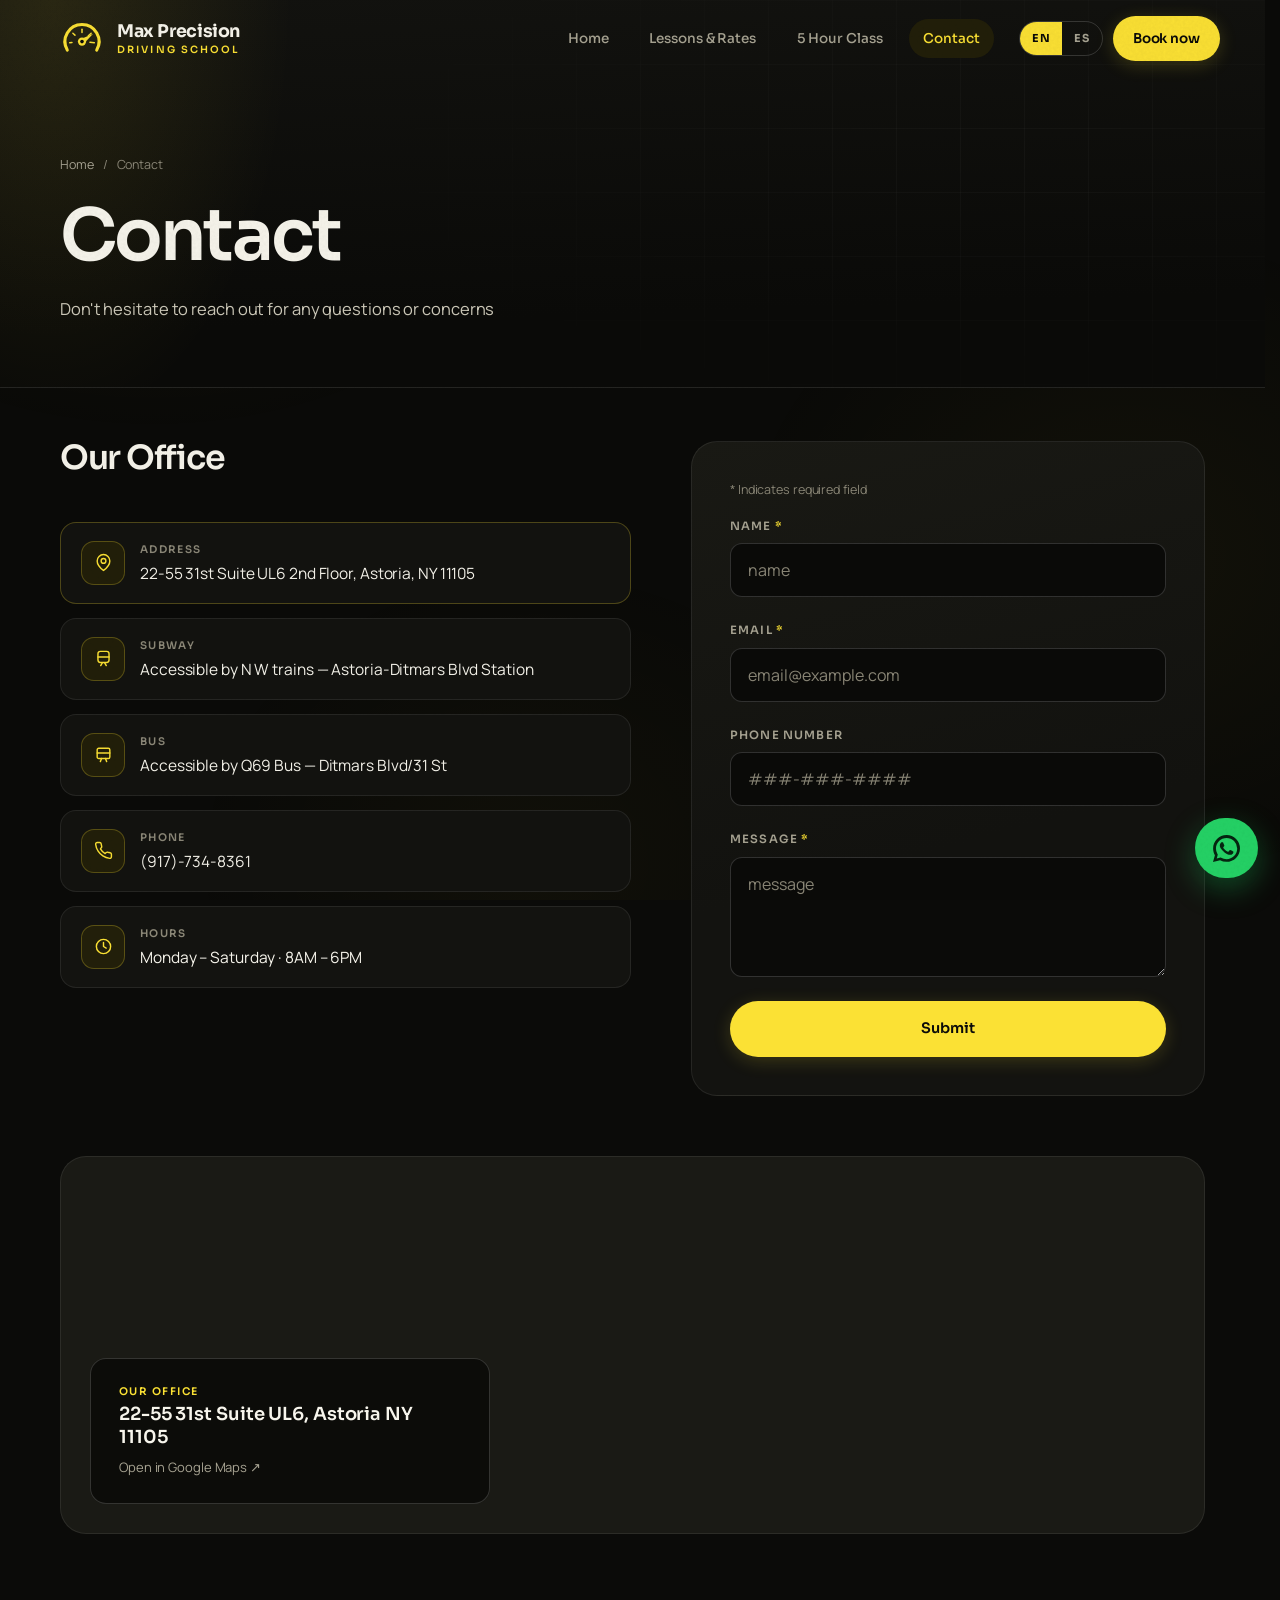
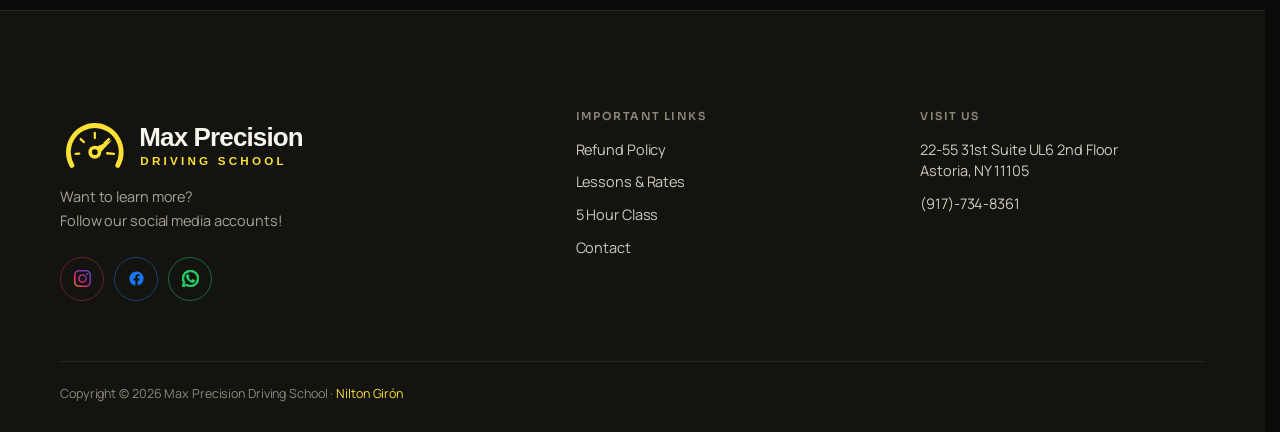
==== contact.html @ 29d8b86b "Rediseño completo del sitio Sitio estático de 5 páginas (HTML + CSS + JS, sin framework) que reempla" ====
<!doctype html>
<html lang="en">
<head>
<meta charset="utf-8">
<meta name="viewport" content="width=device-width, initial-scale=1">
<title>Contact Us | Max Precision Driving School</title>
<meta name="description" content="Don't hesitate to reach out for any questions or concerns. 22-55 31st Suite UL6, Astoria NY 11105. Accessible by N W trains and the Q69 bus.">
<link rel="canonical" href="https://www.maxprecisiondriving.com/contact.html">
<meta name="robots" content="index,follow,max-image-preview:large">
<meta name="theme-color" content="#0B0B09">
<meta name="keywords" content="driving, school, astoria, ny, auto, drive">
<meta property="og:type" content="website">
<meta property="og:site_name" content="Max Precision Driving School">
<meta property="og:title" content="Contact Us | Max Precision Driving School">
<meta property="og:description" content="Don't hesitate to reach out for any questions or concerns. 22-55 31st Suite UL6, Astoria NY 11105. Accessible by N W trains and the Q69 bus.">
<meta property="og:url" content="https://www.maxprecisiondriving.com/contact.html">
<meta property="og:image" content="https://www.maxprecisiondriving.com/assets/og-base.jpg">
<meta property="og:image:width" content="1200"><meta property="og:image:height" content="630">
<meta property="og:locale" content="en_US"><meta property="og:locale:alternate" content="es_US">
<meta name="twitter:card" content="summary_large_image">
<link rel="icon" href="assets/marca.svg" type="image/svg+xml">
<link rel="apple-touch-icon" href="assets/marca.svg">
<link rel="preconnect" href="https://fonts.googleapis.com">
<link rel="preconnect" href="https://fonts.gstatic.com" crossorigin>
<link rel="stylesheet" href="https://fonts.googleapis.com/css2?family=Sora:wght@400;500;600;700&family=Manrope:wght@400;500;600;700&display=swap">

<link rel="stylesheet" href="assets/site.css">
<script type="application/ld+json">{
  "@context":"https://schema.org","@type":["LocalBusiness","DrivingSchool"],
  "@id":"https://www.maxprecisiondriving.com/#business","name":"Max Precision Driving School Inc.","url":"https://www.maxprecisiondriving.com/",
  "telephone":"+1-917-734-8361","image":"https://www.maxprecisiondriving.com/assets/og-base.jpg","priceRange":"$30-$1080",
  "address":{"@type":"PostalAddress","streetAddress":"22-55 31st St, Suite UL6, 2nd Floor","addressLocality":"Astoria","addressRegion":"NY","postalCode":"11105","addressCountry":"US"},
  "geo":{"@type":"GeoCoordinates","latitude":40.774902,"longitude":-73.9120009},
  "areaServed":[{"@type":"City","name":"Queens"},{"@type":"City","name":"New York City"}],
  "availableLanguage":["English","Spanish"],
  "openingHoursSpecification":[{"@type":"OpeningHoursSpecification","dayOfWeek":["Monday","Tuesday","Wednesday","Thursday","Friday","Saturday"],"opens":"08:00","closes":"18:00"}],
  "sameAs":["https://www.instagram.com/maxprecisiondrivingschool/","https://www.facebook.com/profile.php?id=61585295096633"]
}</script>
<script type="application/ld+json">{"@context":"https://schema.org","@type":"FAQPage","mainEntity":[
 {"@type":"Question","name":"Where is Max Precision Driving School located?","acceptedAnswer":{"@type":"Answer","text":"22-55 31st Suite UL6 2nd Floor, Astoria NY 11105. Accessible by N W trains at Astoria-Ditmars Blvd Station and the Q69 bus at Ditmars Blvd/31 St."}},
 {"@type":"Question","name":"Do you teach driving lessons in Spanish?","acceptedAnswer":{"@type":"Answer","text":"Yes. Our instructors are fluent in English and Spanish."}}]}</script>
</head>
<body>
<a class="skip" href="#main" data-en="Skip to content" data-es="Ir al contenido">Skip to content</a>
<header class="hdr" id="hdr"><div class="wrap">
  <a class="brand" href="index.html" aria-label="Max Precision Driving School">
    <img class="brand-mk" src="assets/marca.svg" alt="" width="44" height="44">
    <span class="brand-tx"><b>Max Precision</b><span>Driving School</span></span>
  </a>
  <nav class="nav" id="nav" aria-label="Main"><a href="index.html" data-en="Home" data-es="Inicio">Home</a><a href="rates.html" data-en="Lessons &amp; Rates" data-es="Clases y tarifas">Lessons &amp; Rates</a><a href="five-hour-class.html" data-en="5 Hour Class" data-es="Clase de 5 horas">5 Hour Class</a><a href="contact.html" aria-current="page" data-en="Contact" data-es="Contacto">Contact</a></nav>
  <div class="hdr-r">
    <div class="lang" role="group" aria-label="Language / Idioma">
      <button type="button" data-lang="en" aria-pressed="true">EN</button>
      <button type="button" data-lang="es" aria-pressed="false">ES</button>
    </div>
    <a class="btn btn-sm" href="https://wa.me/19177348361?text=Hi%2C%20I%20saw%20your%20website%20and%20I%27d%20like%20to%20book%20driving%20lessons." target="_blank" rel="noopener" data-en="Book now" data-es="Reservar">Book now</a>
    <button class="burger" id="burger" aria-label="Menu" aria-expanded="false" aria-controls="nav"><span></span></button>
  </div>
</div></header>
<main id="main">

<section class="phead"><div class="wrap">
  <div class="crumb"><a href="index.html" data-en="Home" data-es="Inicio">Home</a><span>/</span><span data-en="Contact" data-es="Contacto">Contact</span></div>
  <h1 data-en="Contact" data-es="Contacto">Contact</h1>
  <p class="lede" data-en="Don't hesitate to reach out for any questions or concerns"
     data-es="No dudes en escribirnos ante cualquier pregunta o inquietud">Don't hesitate to reach out for any questions or concerns</p>
</div></section>

<section class="sec-tight"><div class="wrap">
  <div class="duo">
    <div>
      <div class="sec-head"><h2 style="font-size:clamp(24px,2.6vw,34px)" data-en="Our Office" data-es="Nuestra oficina">Our Office</h2></div>
      <div class="ct-list">
        <div class="ct-row rv"><span class="ct-ic"><svg viewBox="0 0 24 24" aria-hidden="true"><path d="M20 10c0 6-8 12-8 12s-8-6-8-12a8 8 0 0 1 16 0Z"/><circle cx="12" cy="10" r="3"/></svg></span>
          <span><span class="k"><span data-en="Address" data-es="Dirección">Address</span></span><span class="v"><a href="https://www.google.com/maps/place/Max+Precision+Driving+School/@40.774902,-73.9120009,17z" target="_blank" rel="noopener">22-55 31st Suite UL6 2nd Floor, Astoria, NY 11105</a></span></span></div>
        <div class="ct-row rv"><span class="ct-ic"><svg viewBox="0 0 24 24" aria-hidden="true"><rect x="5" y="3" width="14" height="14" rx="3"/><path d="M5 10h14M8.5 21l2-3.5M15.5 21l-2-3.5"/></svg></span>
          <span><span class="k"><span data-en="Subway" data-es="Metro">Subway</span></span><span class="v"><span data-en="Accessible by N W trains — Astoria-Ditmars Blvd Station" data-es="Accesible por los trenes N y W — estación Astoria-Ditmars Blvd">Accessible by N W trains — Astoria-Ditmars Blvd Station</span></span></span></div>
        <div class="ct-row rv"><span class="ct-ic"><svg viewBox="0 0 24 24" aria-hidden="true"><rect x="4" y="4" width="16" height="13" rx="2"/><path d="M4 10h16M8 21l1.5-4M16 21l-1.5-4"/></svg></span>
          <span><span class="k"><span data-en="Bus" data-es="Bus">Bus</span></span><span class="v"><span data-en="Accessible by Q69 Bus — Ditmars Blvd/31 St" data-es="Accesible por el bus Q69 — Ditmars Blvd/31 St">Accessible by Q69 Bus — Ditmars Blvd/31 St</span></span></span></div>
        <div class="ct-row rv"><span class="ct-ic"><svg viewBox="0 0 24 24" aria-hidden="true"><path d="M22 16.9v3a2 2 0 0 1-2.2 2 19.8 19.8 0 0 1-8.6-3.1 19.5 19.5 0 0 1-6-6A19.8 19.8 0 0 1 2.1 4.2 2 2 0 0 1 4.1 2h3a2 2 0 0 1 2 1.7c.1 1 .3 1.9.6 2.8a2 2 0 0 1-.5 2.1L8.1 9.9a16 16 0 0 0 6 6l1.3-1.3a2 2 0 0 1 2.1-.4c.9.3 1.8.5 2.8.6a2 2 0 0 1 1.7 2Z"/></svg></span>
          <span><span class="k"><span data-en="Phone" data-es="Teléfono">Phone</span></span><span class="v"><a href="tel:+19177348361">(917)-734-8361</a></span></span></div>
        <div class="ct-row rv"><span class="ct-ic"><svg viewBox="0 0 24 24" aria-hidden="true"><circle cx="12" cy="12" r="9"/><path d="M12 6.8V12l3.4 2"/></svg></span>
          <span><span class="k"><span data-en="Hours" data-es="Horario">Hours</span></span><span class="v"><span data-en="Monday – Saturday · 8AM – 6PM" data-es="Lunes – Sábado · 8AM – 6PM">Monday – Saturday · 8AM – 6PM</span></span></span></div>
      </div>
    </div>

    <form class="form rv" id="lead" novalidate>
      <p class="form-req" data-en="* Indicates required field" data-es="* Indica un campo obligatorio">* Indicates required field</p>
      <div class="fld"><label for="f-name"><span data-en="Name" data-es="Nombre">Name</span> <span class="req">*</span></label>
        <input id="f-name" name="name" type="text" autocomplete="name" placeholder="name" required>
        <span class="err" data-err="f-name" aria-live="polite"></span></div>
      <div class="fld"><label for="f-email"><span data-en="Email" data-es="Correo">Email</span> <span class="req">*</span></label>
        <input id="f-email" name="email" type="email" autocomplete="email" placeholder="email@example.com" required>
        <span class="err" data-err="f-email" aria-live="polite"></span></div>
      <div class="fld"><label for="f-phone"><span data-en="Phone Number" data-es="Número de teléfono">Phone Number</span></label>
        <input id="f-phone" name="phone" type="tel" inputmode="tel" autocomplete="tel" placeholder="###-###-####">
        <span class="err" data-err="f-phone" aria-live="polite"></span></div>
      <div class="fld"><label for="f-msg"><span data-en="Message" data-es="Mensaje">Message</span> <span class="req">*</span></label>
        <textarea id="f-msg" name="message" rows="4" placeholder="message" required></textarea>
        <span class="err" data-err="f-msg" aria-live="polite"></span></div>
      <button class="btn" type="submit" id="f-send" data-en="Submit" data-es="Enviar">Submit</button>
      <p class="form-msg" id="f-out" role="status" aria-live="polite"></p>
    </form>
  </div>

  <div class="map-wide rv">
    <div class="map">
      <iframe title="Max Precision Driving School on the map" loading="lazy" referrerpolicy="no-referrer-when-downgrade"
        src="https://www.google.com/maps/embed?pb=!1m18!1m12!1m3!1d3021.412974852342!2d-73.91691351375026!3d40.77493425998999!2m3!1f0!2f0!3f0!3m2!1i1024!2i768!4f13.1!3m3!1m2!1s0x89c25f67fc0bb721%3A0x3f8e2a638c8eccb!2s22-55%2031st%20St%2C%20Astoria%2C%20NY%2011105!5e0!3m2!1sen!2sus!4v1721047617804!5m2!1sen!2sus"></iframe>
    </div>
    <a class="map-cta" href="https://www.google.com/maps/place/Max+Precision+Driving+School/@40.774902,-73.9120009,17z" target="_blank" rel="noopener">
      <span class="map-k" data-en="Our office" data-es="Nuestra oficina">Our office</span>
      <span class="map-v">22-55 31st Suite UL6, Astoria NY 11105</span>
      <span class="map-go" data-en="Open in Google Maps" data-es="Abrir en Google Maps">Open in Google Maps</span>
    </a>
  </div>
</div></section>
</main>
<footer class="ft"><div class="wrap">
  <div class="ft-top">
    <div class="ft-brand-col">
      <img class="ft-logo" src="assets/logo-lockup.svg" alt="Max Precision Driving School" width="900" height="220" loading="lazy">
      <p data-en="Want to learn more?&lt;br&gt;Follow our social media accounts!"
         data-es="¿Quieres saber más?&lt;br&gt;¡Síguenos en nuestras redes!">Want to learn more?<br>Follow our social media accounts!</p>
      <div class="ft-soc">
        <a class="soc-ig" href="https://www.instagram.com/maxprecisiondrivingschool/" target="_blank" rel="noopener" aria-label="Instagram"><svg viewBox="0 0 24 24" aria-hidden="true"><path d="M12 2.16c3.2 0 3.58.01 4.85.07 1.17.05 1.8.25 2.23.41.56.22.96.48 1.38.9.42.42.68.82.9 1.38.16.42.36 1.06.41 2.23.06 1.27.07 1.65.07 4.85s-.01 3.58-.07 4.85c-.05 1.17-.25 1.8-.41 2.23-.22.56-.48.96-.9 1.38-.42.42-.82.68-1.38.9-.42.16-1.06.36-2.23.41-1.27.06-1.65.07-4.85.07s-3.58-.01-4.85-.07c-1.17-.05-1.8-.25-2.23-.41-.56-.22-.96-.48-1.38-.9-.42-.42-.68-.82-.9-1.38-.16-.42-.36-1.06-.41-2.23C2.17 15.58 2.16 15.2 2.16 12s.01-3.58.07-4.85c.05-1.17.25-1.8.41-2.23.22-.56.48-.96.9-1.38.42-.42.82-.68 1.38-.9.42-.16 1.06-.36 2.23-.41C8.42 2.17 8.8 2.16 12 2.16M12 0C8.74 0 8.33.01 7.05.07 5.78.13 4.9.33 4.14.63c-.79.3-1.46.72-2.13 1.38C1.35 2.68.93 3.35.63 4.14.33 4.9.13 5.78.07 7.05.01 8.33 0 8.74 0 12s.01 3.67.07 4.95c.06 1.27.26 2.15.56 2.91.3.79.72 1.46 1.38 2.13.67.66 1.34 1.08 2.13 1.38.76.3 1.64.5 2.91.56C8.33 23.99 8.74 24 12 24s3.67-.01 4.95-.07c1.27-.06 2.15-.26 2.91-.56.79-.3 1.46-.72 2.13-1.38.66-.67 1.08-1.34 1.38-2.13.3-.76.5-1.64.56-2.91.06-1.28.07-1.69.07-4.95s-.01-3.67-.07-4.95c-.06-1.27-.26-2.15-.56-2.91-.3-.79-.72-1.46-1.38-2.13C21.32 1.35 20.65.93 19.86.63c-.76-.3-1.64-.5-2.91-.56C15.67.01 15.26 0 12 0zm0 5.84a6.16 6.16 0 100 12.32 6.16 6.16 0 000-12.32zM12 16a4 4 0 110-8 4 4 0 010 8zm7.85-10.4a1.44 1.44 0 11-2.88 0 1.44 1.44 0 012.88 0z"/></svg></a>
        <a class="soc-fb" href="https://www.facebook.com/profile.php?id=61585295096633&amp;sk=about" target="_blank" rel="noopener" aria-label="Facebook"><svg viewBox="0 0 24 24" aria-hidden="true"><path d="M22 12.06C22 6.5 17.52 2 12 2S2 6.5 2 12.06c0 5 3.66 9.15 8.44 9.94v-7.03H7.9v-2.91h2.54V9.85c0-2.52 1.5-3.91 3.77-3.91 1.09 0 2.24.2 2.24.2v2.46h-1.26c-1.24 0-1.63.78-1.63 1.57v1.89h2.78l-.45 2.91h-2.33V22c4.78-.79 8.44-4.94 8.44-9.94Z"/></svg></a>
        <a class="soc-wa" href="https://wa.me/19177348361?text=Hi%2C%20I%20saw%20your%20website%20and%20I%27d%20like%20to%20book%20driving%20lessons." target="_blank" rel="noopener" aria-label="WhatsApp"><svg viewBox="0 0 24 24" aria-hidden="true"><path d="M17.47 14.38c-.3-.15-1.75-.86-2.02-.96-.27-.1-.47-.15-.67.15-.2.3-.77.96-.94 1.16-.17.2-.35.22-.64.07-.3-.15-1.25-.46-2.38-1.47-.88-.78-1.47-1.75-1.65-2.05-.17-.3-.02-.46.13-.6.13-.14.3-.35.45-.52.15-.17.2-.3.3-.5.1-.2.05-.37-.02-.52-.08-.15-.67-1.6-.92-2.2-.24-.58-.49-.5-.67-.51h-.57c-.2 0-.52.07-.79.37-.27.3-1.04 1.01-1.04 2.47s1.06 2.86 1.21 3.06c.15.2 2.1 3.2 5.08 4.49.71.3 1.26.49 1.7.63.71.22 1.36.2 1.87.12.57-.09 1.75-.72 2-1.41.25-.7.25-1.29.17-1.41-.07-.13-.27-.2-.57-.35zM12.04 21.5h-.01a9.4 9.4 0 01-4.8-1.32l-.34-.2-3.57.94.95-3.48-.22-.36a9.42 9.42 0 01-1.44-5.02c0-5.2 4.24-9.44 9.45-9.44 2.52 0 4.9.99 6.68 2.77a9.38 9.38 0 012.76 6.68c0 5.2-4.24 9.45-9.46 9.45zM20.5 3.49A11.8 11.8 0 0012.04 0C5.46 0 .1 5.35.1 11.93c0 2.1.55 4.16 1.6 5.97L0 24l6.23-1.63a11.9 11.9 0 005.8 1.48h.01c6.58 0 11.94-5.35 11.94-11.93a11.86 11.86 0 00-3.48-8.43z"/></svg></a>
      </div>
    </div>
    <div>
      <h4 data-en="Important Links" data-es="Enlaces importantes">Important Links</h4>
      <ul>
        <li><a href="refund-policy.html" data-en="Refund Policy" data-es="Política de reembolso">Refund Policy</a></li>
        <li><a href="rates.html" data-en="Lessons &amp; Rates" data-es="Clases y tarifas">Lessons &amp; Rates</a></li>
        <li><a href="five-hour-class.html" data-en="5 Hour Class" data-es="Clase de 5 horas">5 Hour Class</a></li>
        <li><a href="contact.html" data-en="Contact" data-es="Contacto">Contact</a></li>
      </ul>
    </div>
    <div>
      <h4 data-en="Visit us" data-es="Visítanos">Visit us</h4>
      <ul>
        <li>22-55 31st Suite UL6 2nd Floor<br>Astoria, NY 11105</li>
        <li><a href="tel:+19177348361">(917)-734-8361</a></li>
      </ul>
    </div>
  </div>
  <div class="ft-bot">Copyright © <span data-yr>2026</span> Max Precision Driving School · <span class="ft-by">Nilton Girón</span></div>
</div></footer>

<a class="wa-float" href="https://wa.me/19177348361?text=Hi%2C%20I%20saw%20your%20website%20and%20I%27d%20like%20to%20book%20driving%20lessons." target="_blank" rel="noopener" aria-label="WhatsApp">
  <svg viewBox="0 0 24 24" aria-hidden="true"><path d="M17.47 14.38c-.3-.15-1.75-.86-2.02-.96-.27-.1-.47-.15-.67.15-.2.3-.77.96-.94 1.16-.17.2-.35.22-.64.07-.3-.15-1.25-.46-2.38-1.47-.88-.78-1.47-1.75-1.65-2.05-.17-.3-.02-.46.13-.6.13-.14.3-.35.45-.52.15-.17.2-.3.3-.5.1-.2.05-.37-.02-.52-.08-.15-.67-1.6-.92-2.2-.24-.58-.49-.5-.67-.51h-.57c-.2 0-.52.07-.79.37-.27.3-1.04 1.01-1.04 2.47s1.06 2.86 1.21 3.06c.15.2 2.1 3.2 5.08 4.49.71.3 1.26.49 1.7.63.71.22 1.36.2 1.87.12.57-.09 1.75-.72 2-1.41.25-.7.25-1.29.17-1.41-.07-.13-.27-.2-.57-.35zM12.04 21.5h-.01a9.4 9.4 0 01-4.8-1.32l-.34-.2-3.57.94.95-3.48-.22-.36a9.42 9.42 0 01-1.44-5.02c0-5.2 4.24-9.44 9.45-9.44 2.52 0 4.9.99 6.68 2.77a9.38 9.38 0 012.76 6.68c0 5.2-4.24 9.45-9.46 9.45zM20.5 3.49A11.8 11.8 0 0012.04 0C5.46 0 .1 5.35.1 11.93c0 2.1.55 4.16 1.6 5.97L0 24l6.23-1.63a11.9 11.9 0 005.8 1.48h.01c6.58 0 11.94-5.35 11.94-11.93a11.86 11.86 0 00-3.48-8.43z"/></svg><span class="wa-float-t" data-en="Message us" data-es="Escríbenos">Message us</span>
</a>
<script src="assets/site.js" defer></script>
</body>
</html>
---- assets/site.css ----
/* ============================================================================
   MAX PRECISION DRIVING SCHOOL — v4
   Rediseño desde cero. Oscuro + el amarillo real de marca #FBE134.
   Sora (display geométrica moderna) + Manrope (texto humanista).
   ============================================================================ */

/* ── 1. TOKENS ──────────────────────────────────────────────────────────── */
:root{
  /* superficies: rampa por luminosidad, con matiz cálido hacia el acento */
  --l0:#0B0B09; --l1:#131310; --l2:#1A1A15; --l3:#22221B; --l4:#2C2B22;
  --glass:rgba(255,255,255,.045);
  --glass-2:rgba(255,255,255,.075);
  /* texto en 4 niveles, el primario nunca blanco puro */
  --ink:#F7F5EC; --ink-2:#CFCBBB; --ink-3:#A8A493; --ink-4:#8C8878;
  /* el acento en 4 versiones */
  --acc:#FBE134; --acc-2:#FFEE6B; --acc-off:#C9B22C; --acc-tint:#221F0A; --acc-0:#FBE13400;
  --line:rgba(255,255,255,.08); --line-2:rgba(255,255,255,.16); --line-acc:rgba(251,225,52,.26);
  --ok:#25D366;

  --disp:"Sora",system-ui,sans-serif;
  --sans:"Manrope",system-ui,-apple-system,sans-serif;

  --e:cubic-bezier(.16,1,.3,1);
  --e-soft:cubic-bezier(.4,0,.2,1);
  --t-fast:.2s; --t:.45s; --t-slow:.85s;
  --motion:1;

  --s1:8px; --s2:14px; --s3:24px; --s4:38px; --s5:60px; --s6:100px; --s7:150px; --s8:210px;
  --gut:clamp(20px,5vw,60px);
  --wrap:1280px;
  --hdr:72px;
  --r:16px; --r-sm:10px; --r-lg:26px;
}
@media(prefers-reduced-motion:reduce){ :root{--motion:0} }

/* ── 2. BASE ────────────────────────────────────────────────────────────── */
*{box-sizing:border-box;margin:0;padding:0}
html{scrollbar-gutter:stable;scroll-behavior:smooth;scroll-padding-top:calc(var(--hdr) + 24px);-webkit-text-size-adjust:100%}
html,body{overflow-x:clip}
body{
  background:var(--l0);color:var(--ink);
  font-family:var(--sans);font-size:16.5px;line-height:1.62;letter-spacing:-.006em;
  font-synthesis:none;-webkit-font-smoothing:antialiased;-moz-osx-font-smoothing:grayscale;
  min-height:100dvh;
}
img,video,svg,iframe{display:block;max-width:100%}
a{color:inherit;text-decoration:none}
button{font:inherit;color:inherit;background:none;border:0;cursor:pointer}
ul,ol{list-style:none}
::selection{background:var(--acc);color:#0B0B09}
:focus-visible{outline:2px solid var(--acc);outline-offset:3px;border-radius:6px}

/* grano muy sutil */
body::after{
  content:"";position:fixed;inset:0;z-index:9999;pointer-events:none;opacity:.09;
  background-image:url("data:image/svg+xml,%3Csvg xmlns='http://www.w3.org/2000/svg' viewBox='0 0 400 400'%3E%3Cfilter id='n'%3E%3CfeTurbulence type='fractalNoise' baseFrequency='.8' numOctaves='3' stitchTiles='stitch'/%3E%3CfeColorMatrix type='matrix' values='0 0 0 0 0 0 0 0 0 0 0 0 0 0 0 0 0 0 .5 0'/%3E%3C/filter%3E%3Crect width='100%25' height='100%25' filter='url(%23n)'/%3E%3C/svg%3E");
}

h1,h2,h3,h4{font-family:var(--disp);font-weight:600;letter-spacing:-.034em;line-height:1.02;text-wrap:balance}
@supports (text-box: trim-both cap alphabetic){ h1,h2,h3{text-box:trim-both cap alphabetic} }
p{text-wrap:pretty}
.wrap{max-width:var(--wrap);margin-inline:auto;padding-inline:var(--gut)}
.tnum{font-variant-numeric:tabular-nums lining-nums}
.skip{position:absolute;left:-9999px;top:0;z-index:200;background:var(--acc);color:#0B0B09;padding:12px 20px;font-weight:700}
.skip:focus{left:0}

/* ── 3. PRIMITIVAS ──────────────────────────────────────────────────────── */
.pill{
  display:inline-flex;align-items:center;gap:9px;padding:8px 16px;border-radius:999px;
  background:var(--glass);border:1px solid var(--line);backdrop-filter:blur(10px);
  font-size:12.5px;font-weight:600;letter-spacing:.02em;color:var(--ink-2);white-space:nowrap;
}
.pill.acc{background:var(--acc-tint);border-color:var(--line-acc);color:var(--acc)}
.pill i{width:6px;height:6px;border-radius:50%;background:var(--acc);flex:none}
.pill.ok i{background:var(--ok)}

.eyebrow{
  display:inline-flex;align-items:center;gap:11px;
  font-family:var(--disp);font-size:11.5px;font-weight:600;letter-spacing:.16em;
  text-transform:uppercase;color:var(--acc);
}
.eyebrow::before{content:"";width:26px;height:1px;background:var(--acc);flex:none}

.btn{
  display:inline-flex;align-items:center;justify-content:center;gap:10px;
  padding:16px 28px;border-radius:999px;min-height:54px;position:relative;overflow:hidden;
  background:var(--acc);color:#0B0B09;font-family:var(--disp);font-size:14.5px;font-weight:600;
  transition:transform var(--t) var(--e),box-shadow var(--t) var(--e),background var(--t) var(--e);
  box-shadow:0 4px 18px rgba(251,225,52,.18);
}
.btn::before{
  content:"";position:absolute;inset:0;z-index:0;
  background:linear-gradient(100deg,transparent 25%,rgba(255,255,255,.45) 50%,transparent 75%);
  transform:translateX(-120%);transition:transform var(--t-slow) var(--e);
}
.btn:hover::before{transform:translateX(120%)}
.btn>*{position:relative;z-index:1}
.btn:hover{background:var(--acc-2);transform:translateY(calc(-3px * var(--motion)));box-shadow:0 12px 34px rgba(251,225,52,.32)}
.btn-g{background:var(--glass);color:var(--ink);border:1px solid var(--line-2);backdrop-filter:blur(10px);box-shadow:none}
.btn-g:hover{background:var(--glass-2);border-color:var(--acc);color:var(--acc);box-shadow:0 12px 30px rgba(0,0,0,.4)}
.btn-g::before{background:linear-gradient(100deg,transparent 25%,rgba(251,225,52,.14) 50%,transparent 75%)}
.btn .ar{transition:transform var(--t) var(--e)}
.btn:hover .ar{transform:translateX(calc(5px * var(--motion)))}
.btn-sm{padding:12px 20px;min-height:44px;font-size:13.5px}

.mark{
  position:relative;color:var(--acc);
  background:linear-gradient(90deg,var(--acc-0),rgba(251,225,52,.16),var(--acc-0));
  padding-inline:.1em;margin-inline:-.02em;border-radius:6px;
}

/* revelado al hacer scroll */
.rv{opacity:0;transform:translateY(calc(26px * var(--motion)));transition:opacity var(--t-slow) var(--e),transform var(--t-slow) var(--e)}
.rv.in{opacity:1;transform:none}
@media(prefers-reduced-motion:reduce){ .rv{opacity:1;transform:none} }

/* ── 4. HEADER ──────────────────────────────────────────────────────────── */
.hdr{
  position:fixed;top:0;left:0;right:0;z-index:70;height:var(--hdr);
  transition:background var(--t) var(--e),backdrop-filter var(--t) var(--e),border-color var(--t) var(--e);
  border-bottom:1px solid transparent;
}
.hdr.stuck{
  background:rgba(11,11,9,.78);backdrop-filter:saturate(1.8) blur(22px);
  -webkit-backdrop-filter:saturate(1.8) blur(22px);border-bottom-color:var(--line);
}
.hdr .wrap{display:flex;align-items:center;gap:clamp(14px,2vw,30px);height:100%}
.brand{display:flex;align-items:center;gap:11px;flex:none}
.brand-mk{width:34px;height:34px;flex:none}
.brand-tx{font-family:var(--disp);font-size:15px;font-weight:700;letter-spacing:-.01em;line-height:1.12}
.brand-tx b{display:block;font-weight:700}
.brand-tx span{display:block;font-size:9.5px;font-weight:600;letter-spacing:.19em;text-transform:uppercase;color:var(--acc);margin-top:2px}
.nav{display:flex;gap:clamp(6px,1vw,14px);margin-left:auto;align-items:center}
.nav a{
  font-family:var(--disp);font-size:13.5px;font-weight:500;color:var(--ink-3);
  padding:9px 14px;border-radius:999px;white-space:nowrap;
  transition:color var(--t-fast) var(--e),background var(--t-fast) var(--e);
}
.nav a:hover{color:var(--ink);background:var(--glass)}
.nav a[aria-current="page"]{color:var(--acc);background:var(--acc-tint)}
.hdr-r{display:flex;align-items:center;gap:10px;flex:none}
.lang{display:flex;border-radius:999px;border:1px solid var(--line-2);overflow:hidden;flex:none}
.lang button{padding:8px 12px;font-family:var(--disp);font-size:11px;font-weight:700;letter-spacing:.06em;color:var(--ink-3);transition:background var(--t-fast) var(--e),color var(--t-fast) var(--e)}
.lang button[aria-pressed="true"]{background:var(--acc);color:#0B0B09}
.burger{display:none;width:46px;height:46px;align-items:center;justify-content:center;border:1px solid var(--line-2);border-radius:999px;flex:none;background:var(--glass)}
.burger span{display:block;width:17px;height:1.5px;background:var(--ink);position:relative;transition:background var(--t-fast) var(--e)}
.burger span::before,.burger span::after{content:"";position:absolute;left:0;width:17px;height:1.5px;background:var(--ink);transition:transform var(--t) var(--e)}
.burger span::before{top:-5.5px} .burger span::after{top:5.5px}
.burger[aria-expanded="true"] span{background:transparent}
.burger[aria-expanded="true"] span::before{transform:translateY(5.5px) rotate(45deg)}
.burger[aria-expanded="true"] span::after{transform:translateY(-5.5px) rotate(-45deg)}

/* ── 5. HERO ────────────────────────────────────────────────────────────── */
.hero{position:relative;isolation:isolate;min-height:100svh;display:flex;align-items:center;overflow:clip;padding-top:var(--hdr)}
.hero-v{position:absolute;inset:0;z-index:-2;width:100%;height:100%;object-fit:cover}
.hero::before{
  content:"";position:absolute;inset:0;z-index:-1;pointer-events:none;
  background:
    radial-gradient(120% 90% at 74% 48%, transparent 26%, rgba(11,11,9,.38) 64%, rgba(11,11,9,.88) 100%),
    linear-gradient(100deg, rgba(11,11,9,.90) 0%, rgba(11,11,9,.52) 44%, rgba(11,11,9,.06) 74%),
    linear-gradient(180deg, rgba(11,11,9,.62) 0%, transparent 24%, transparent 66%, var(--l0) 100%);
}
.hero-in{padding-block:var(--s6) var(--s5);width:100%;position:relative;z-index:1}
.hero-tags{display:flex;gap:10px;flex-wrap:wrap;margin-bottom:var(--s3)}
.hero h1{
  /* 44 → 106px = 2.41x, bajo el tope de 2.5x que exige WCAG 1.4.4 */
  font-size:clamp(44px,6.6vw,106px);line-height:.98;letter-spacing:-.042em;
  max-width:15ch;font-weight:600;
}
.hero .sub{font-size:clamp(17px,1.35vw,20px);line-height:1.55;color:var(--ink-2);max-width:44ch;margin-top:var(--s3)}
.hero-cta{display:flex;gap:12px;flex-wrap:wrap;margin-top:var(--s4)}
/* tarjetas de dato flotantes, con vidrio */
.hero-stats{display:flex;gap:12px;flex-wrap:wrap;margin-top:var(--s5)}
.hstat{
  background:var(--glass);border:1px solid var(--line);backdrop-filter:blur(14px);
  border-radius:var(--r);padding:16px 20px;min-width:132px;
  transition:transform var(--t) var(--e),border-color var(--t) var(--e),background var(--t) var(--e);
}
.hstat:hover{transform:translateY(calc(-4px * var(--motion)));border-color:var(--line-acc);background:var(--glass-2)}
.hstat .n{font-family:var(--disp);font-size:22px;font-weight:700;line-height:1;color:var(--acc);font-variant-numeric:tabular-nums}
.hstat .l{font-size:11.5px;color:var(--ink-3);margin-top:6px;line-height:1.35;font-weight:500}
.hero-down{position:absolute;left:50%;bottom:26px;translate:-50% 0;z-index:2;display:grid;place-items:center;width:40px;height:40px;border-radius:999px;border:1px solid var(--line-2);background:var(--glass);backdrop-filter:blur(8px);color:var(--acc)}
.hero-down svg{width:16px;height:16px;animation:bob 2s var(--e-soft) infinite}
@keyframes bob{0%,100%{transform:translateY(-2px)}50%{transform:translateY(3px)}}
@media(prefers-reduced-motion:reduce){ .hero-down svg{animation:none} }

/* ── 6. SECCIONES ───────────────────────────────────────────────────────── */
.sec{padding-block:var(--s7);position:relative}
.sec-tight{padding-block:var(--s6)}
.glow-t::before{
  content:"";position:absolute;top:-10%;left:50%;translate:-50% 0;width:min(760px,90vw);height:340px;z-index:-1;pointer-events:none;
  background:radial-gradient(closest-side,rgba(251,225,52,.09),var(--acc-0));
}
.sec-head{display:flex;flex-direction:column;gap:var(--s3);margin-bottom:var(--s5);max-width:52ch}
.sec-head.center{align-items:center;text-align:center;margin-inline:auto}
h2{font-size:clamp(30px,4.4vw,58px);letter-spacing:-.038em;line-height:1.04}
h3{font-size:clamp(19px,1.7vw,23px);letter-spacing:-.022em;line-height:1.2}
.lede{font-size:clamp(16.5px,1.2vw,18.5px);line-height:1.6;color:var(--ink-2)}

/* tarjetas de característica */
.feats{display:grid;grid-template-columns:repeat(3,1fr);gap:16px}
.feats>*{min-width:0}
.feat{
  position:relative;isolation:isolate;overflow:hidden;
  background:linear-gradient(160deg,var(--l2),var(--l1) 62%);
  border:1px solid var(--line);border-radius:var(--r-lg);padding:var(--s4) var(--s3) var(--s3);
  transition:transform var(--t) var(--e),border-color var(--t) var(--e),box-shadow var(--t) var(--e);
}
.feat::before{
  content:"";position:absolute;top:0;left:50%;translate:-50% 0;width:70%;height:1px;
  background:linear-gradient(90deg,var(--acc-0),var(--acc),var(--acc-0));opacity:0;
  transition:opacity var(--t) var(--e);
}
.feat:hover::before{opacity:1}
.feat:hover{transform:translateY(calc(-6px * var(--motion)));border-color:var(--line-2);box-shadow:0 26px 56px rgba(0,0,0,.55)}
.feat-ic{
  width:52px;height:52px;border-radius:15px;display:grid;place-items:center;margin-bottom:var(--s3);
  background:var(--acc-tint);border:1px solid var(--line-acc);
  transition:background var(--t) var(--e),transform var(--t) var(--e);
}
.feat:hover .feat-ic{background:var(--acc);transform:scale(calc(1 + .06 * var(--motion)))}
.feat-ic svg{width:24px;height:24px;fill:none;stroke:var(--acc);stroke-width:1.7;stroke-linecap:round;stroke-linejoin:round;transition:stroke var(--t) var(--e)}
.feat:hover .feat-ic svg{stroke:#0B0B09}
.feat p{font-size:15.5px;color:var(--ink-2);line-height:1.62;margin-top:12px}
.feat .tag{display:inline-flex;align-items:center;gap:8px;margin-top:var(--s3);font-size:12px;font-weight:700;letter-spacing:.04em;color:var(--acc);font-family:var(--disp)}

/* bloque de dos columnas con imagen */
.split{display:grid;grid-template-columns:1fr 1fr;gap:var(--s5);align-items:center}
.split>*{min-width:0}
.split-m{position:relative;border-radius:var(--r-lg);overflow:hidden;border:1px solid var(--line);aspect-ratio:4/3}
.split-m img,.split-m video{width:100%;height:100%;object-fit:cover;transition:transform 1.2s var(--e)}
.split-m:hover img,.split-m:hover video{transform:scale(calc(1 + .04 * var(--motion)))}
.split-badge{
  position:absolute;left:18px;bottom:18px;z-index:2;
  background:rgba(11,11,9,.7);backdrop-filter:blur(14px);border:1px solid var(--line-2);
  border-radius:999px;padding:9px 16px;font-size:12px;font-weight:600;color:var(--ink);
}
.split ul{display:grid;gap:14px;margin-top:var(--s3)}
.split ul li{display:grid;grid-template-columns:auto 1fr;gap:13px;font-size:15.5px;color:var(--ink-2);line-height:1.55}
.split ul li svg{width:20px;height:20px;flex:none;margin-top:2px;fill:none;stroke:var(--acc);stroke-width:2;stroke-linecap:round;stroke-linejoin:round}

/* tabla de precios */
.tbl{width:100%;border-collapse:separate;border-spacing:0;font-size:16px;border:1px solid var(--line);border-radius:var(--r);overflow:hidden}
.tbl th,.tbl td{padding:18px 20px;text-align:left;font-weight:400;border-bottom:1px solid var(--line);transition:background var(--t) var(--e)}
.tbl tr:last-child th,.tbl tr:last-child td{border-bottom:0}
.tbl tr:hover th,.tbl tr:hover td{background:var(--l1)}
.tbl th{color:var(--ink)}
.tbl td:last-child{text-align:right;font-family:var(--disp);font-size:21px;font-weight:700;color:var(--acc);white-space:nowrap;font-variant-numeric:tabular-nums}
.scroll-x{overflow-x:auto;-webkit-overflow-scrolling:touch}

/* el paquete destacado NO usa .feat: esa clase es de las tarjetas de característica
   y su regla `.feat p{font-size:15.5px}` pisaba el precio. */

/* ── 7. PAQUETES ────────────────────────────────────────────────────────── */
.packs{display:grid;grid-template-columns:repeat(4,1fr);gap:16px;align-items:stretch}
.packs-3{grid-template-columns:repeat(3,1fr)}
.packs>*{min-width:0}
.pack{
  position:relative;isolation:isolate;overflow:hidden;display:flex;flex-direction:column;gap:var(--s2);
  background:linear-gradient(165deg,var(--l2),var(--l1) 58%);
  border:1px solid var(--line);border-radius:var(--r-lg);padding:var(--s4) var(--s3) var(--s3);
  transition:transform var(--t) var(--e),border-color var(--t) var(--e),box-shadow var(--t) var(--e);
}
.pack::before{
  content:"";position:absolute;inset:0;z-index:-1;opacity:0;
  background:radial-gradient(120% 60% at 50% 100%, rgba(251,225,52,.15), var(--acc-0) 70%);
  transition:opacity var(--t-slow) var(--e);
}
.pack:hover::before{opacity:1}
.pack:hover{transform:translateY(calc(-8px * var(--motion)));border-color:var(--line-acc);box-shadow:0 30px 64px rgba(0,0,0,.6)}
.pack.is-top{border-color:var(--line-acc);background:linear-gradient(165deg,#221F0A,var(--l1) 62%)}
.pack.is-top::after{
  content:"";position:absolute;top:0;left:0;right:0;height:2px;z-index:1;
  background:linear-gradient(90deg,var(--acc-0),var(--acc),var(--acc-0));
}
.pack-flag{
  align-self:flex-start;display:inline-flex;align-items:center;gap:7px;
  background:var(--acc);color:#0B0B09;border-radius:999px;padding:6px 13px;
  font-family:var(--disp);font-size:10.5px;font-weight:700;letter-spacing:.09em;text-transform:uppercase;
}
.pack-nm{font-family:var(--disp);font-size:12px;font-weight:600;letter-spacing:.13em;text-transform:uppercase;color:var(--ink-3)}
/* 🚨 §76.21(l): el precio y la duración/cantidad van al MISMO tamaño de carácter */
.pack-amt{font-family:var(--disp);font-size:clamp(30px,2.9vw,38px);font-weight:700;line-height:1.1;color:var(--ink);font-variant-numeric:tabular-nums;transition:color var(--t) var(--e)}
.pack-dur{display:block;font-family:var(--sans);font-size:clamp(30px,2.9vw,38px);font-weight:400;line-height:1.16;letter-spacing:-.034em;color:var(--ink-2);margin-top:8px}
.pack:hover .pack-amt,.pack.is-top .pack-amt{color:var(--acc)}
.pack ul{display:grid;gap:11px;margin-top:var(--s2);padding-top:var(--s3);border-top:1px solid var(--line)}
.pack li{display:grid;grid-template-columns:auto 1fr;gap:11px;font-size:14.5px;color:var(--ink-2);line-height:1.5}
.pack li svg{width:17px;height:17px;flex:none;margin-top:2px;fill:none;stroke:var(--acc-off);stroke-width:2.2;stroke-linecap:round;stroke-linejoin:round;transition:stroke var(--t) var(--e)}
.pack:hover li svg{stroke:var(--acc)}
.pack .btn{margin-top:auto;width:100%}
.pack-note{font-size:12.5px;color:var(--ink-3);font-style:italic}
.pack-ol{display:grid;gap:11px;counter-reset:pl;margin-top:var(--s2)}
.pack-ol li{counter-increment:pl;display:grid;grid-template-columns:auto 1fr;gap:12px;font-size:14.5px;color:var(--ink-2);line-height:1.5}
.pack-ol li::before{content:counter(pl,decimal-leading-zero);font-family:var(--disp);font-size:11.5px;font-weight:700;color:var(--acc-off)}

/* ── 8. RESEÑAS ESTILO GOOGLE ───────────────────────────────────────────── */
.g-head{
  display:flex;align-items:center;gap:var(--s3);flex-wrap:wrap;justify-content:center;
  background:var(--glass);border:1px solid var(--line);border-radius:999px;
  padding:14px 26px;margin-inline:auto;width:max-content;max-width:100%;
}
.g-head .g-logo{display:flex;align-items:center;gap:9px;font-family:var(--disp);font-size:14px;font-weight:600}
.g-head .g-logo svg{width:19px;height:19px;flex:none}
.g-head .g-score{font-family:var(--disp);font-size:26px;font-weight:700;line-height:1;color:var(--acc);font-variant-numeric:tabular-nums}
.g-head .g-meta{font-size:12.5px;color:var(--ink-3);line-height:1.35}
.g-sep{width:1px;height:26px;background:var(--line-2)}

.marq{overflow:hidden;min-width:0;max-width:100%;
  mask-image:linear-gradient(90deg,transparent,#000 6%,#000 94%,transparent);
  -webkit-mask-image:linear-gradient(90deg,transparent,#000 6%,#000 94%,transparent);}
.marq-track{display:flex;width:max-content;animation:marq var(--dur,72s) linear infinite}
.marq:hover .marq-track,.marq:focus-within .marq-track{animation-play-state:paused}
@keyframes marq{from{transform:translate3d(0,0,0)}to{transform:translate3d(-50%,0,0)}}
@media(prefers-reduced-motion:reduce){
  .marq-track{animation:none}
  .marq{overflow-x:auto;scroll-snap-type:x mandatory;mask-image:none;-webkit-mask-image:none}
  .g-rev{scroll-snap-align:start}
}
.marq-set{display:flex;gap:18px;padding-inline:9px}

/* tarjeta con la anatomía de una reseña de Google */
.g-rev{
  flex:0 0 clamp(300px,30vw,392px);
  background:var(--l1);border:1px solid var(--line);border-radius:var(--r);
  padding:22px;display:flex;flex-direction:column;
  transition:transform var(--t) var(--e),border-color var(--t) var(--e),box-shadow var(--t) var(--e);
}
.g-rev:hover{transform:translateY(calc(-5px * var(--motion)));border-color:var(--line-2);box-shadow:0 22px 46px rgba(0,0,0,.5)}
.g-rev-top{display:flex;align-items:center;gap:13px}
/* avatar de iniciales — es lo que Google muestra cuando el perfil no tiene foto */
.g-av{
  width:44px;height:44px;border-radius:50%;flex:none;display:grid;place-items:center;
  font-family:var(--disp);font-size:16px;font-weight:600;color:#0B0B09;
}
.g-rev-id{min-width:0;flex:1}
.g-rev-id b{display:block;font-size:14.5px;font-weight:700;letter-spacing:-.01em}
.g-rev-id small{display:block;font-size:12px;color:var(--ink-4);margin-top:2px}
.g-rev-g{width:18px;height:18px;flex:none;opacity:.9}
.g-stars{display:flex;gap:2px;margin:14px 0 10px}
.g-stars svg{width:15px;height:15px;fill:#FBBC04}
.g-rev p{font-size:14.5px;color:var(--ink-2);line-height:1.62;flex:1}
.marq-note{margin-top:var(--s3);font-size:12.5px;color:var(--ink-4);text-align:center}

/* ── 9. FRANJA AMARILLA ─────────────────────────────────────────────────── */
.slab{background:var(--acc);color:#0B0B09;padding-block:var(--s7);position:relative;overflow:hidden}
.slab::before{content:"";position:absolute;inset:0;opacity:.5;pointer-events:none;
  background:radial-gradient(120% 80% at 85% 20%, rgba(255,255,255,.5), transparent 60%)}
.slab .wrap{position:relative;z-index:1}
.slab .eyebrow{color:rgba(11,11,9,.62)}
.slab .eyebrow::before{background:rgba(11,11,9,.5)}
.slab h2{color:#0B0B09}
.slab .lede{color:rgba(11,11,9,.78)}
.slab-amt{font-family:var(--disp);font-size:clamp(44px,6vw,80px);font-weight:700;line-height:1;margin-top:var(--s3);font-variant-numeric:tabular-nums}
.slab-list{display:grid;gap:12px;margin-top:var(--s3);max-width:56ch}
.slab-list li{display:grid;grid-template-columns:auto 1fr;gap:12px;font-size:16.5px;line-height:1.5;color:rgba(11,11,9,.84)}
.slab-list li svg{width:19px;height:19px;flex:none;margin-top:3px;fill:none;stroke:#0B0B09;stroke-width:2.2;stroke-linecap:round;stroke-linejoin:round}
.slab-kicker{font-family:var(--disp);font-size:11.5px;letter-spacing:.14em;text-transform:uppercase;font-weight:700;color:rgba(11,11,9,.6);margin-top:var(--s5)}
.slab-learn{display:grid;grid-template-columns:repeat(2,1fr);gap:12px var(--s4);counter-reset:sl;margin-top:var(--s3)}
.slab-learn li{counter-increment:sl;display:grid;grid-template-columns:auto 1fr;gap:12px;font-size:15.5px;line-height:1.45;color:rgba(11,11,9,.82)}
.slab-learn li::before{content:counter(sl,decimal-leading-zero);font-family:var(--disp);font-size:12px;font-weight:700;color:rgba(11,11,9,.45);padding-top:2px}
.slab .btn{background:#0B0B09;color:var(--acc);margin-top:var(--s4);box-shadow:0 4px 18px rgba(0,0,0,.24)}
.slab .btn:hover{background:#1C1C15;box-shadow:0 12px 34px rgba(0,0,0,.3)}
.slab .src{display:block;margin-top:var(--s3);font-size:12.5px;color:rgba(11,11,9,.55)}
.slab .src a{border-bottom:1px solid rgba(11,11,9,.3)}

/* ── 10. CABECERA DE PÁGINA ─────────────────────────────────────────────── */
.phead{padding-block:calc(var(--hdr) + var(--s5)) var(--s5);position:relative;isolation:isolate;border-bottom:1px solid var(--line)}
.phead::before{content:"";position:absolute;top:-40%;right:-6%;width:52vw;height:150%;z-index:-1;pointer-events:none;
  background:radial-gradient(closest-side,rgba(251,225,52,.09),var(--acc-0))}
.phead h1{font-size:clamp(36px,5.4vw,74px);letter-spacing:-.04em;line-height:1.02;max-width:18ch}
.phead .lede{margin-top:var(--s3);max-width:56ch}
.crumb{display:flex;gap:9px;align-items:center;margin-bottom:var(--s3);font-size:12.5px;color:var(--ink-4)}
.crumb a{color:var(--ink-3);transition:color var(--t-fast) var(--e)}
.crumb a:hover{color:var(--acc)}
.phead-facts{display:flex;gap:10px;flex-wrap:wrap;margin-top:var(--s4)}

/* ── 11. CONTACTO Y FORM ────────────────────────────────────────────────── */
.duo{display:grid;grid-template-columns:1fr .9fr;gap:var(--s5);align-items:start}
.duo>*{min-width:0}
.ct-list{display:grid;gap:14px}
.ct-row{
  display:grid;grid-template-columns:auto 1fr;gap:15px;align-items:center;
  background:var(--l1);border:1px solid var(--line);border-radius:var(--r);padding:18px 20px;
  transition:border-color var(--t) var(--e),background var(--t) var(--e),transform var(--t) var(--e);
}
.ct-row:hover{border-color:var(--line-acc);background:var(--l2);transform:translateX(calc(3px * var(--motion)))}
.ct-ic{width:44px;height:44px;flex:none;border-radius:13px;background:var(--acc-tint);border:1px solid var(--line-acc);display:grid;place-items:center}
.ct-ic svg{width:19px;height:19px;fill:none;stroke:var(--acc);stroke-width:1.8;stroke-linecap:round;stroke-linejoin:round}
.ct-row .k{display:block;font-family:var(--disp);font-size:10.5px;color:var(--ink-4);letter-spacing:.13em;text-transform:uppercase;font-weight:600;margin-bottom:4px}
.ct-row .v{display:block;font-size:15.5px;line-height:1.45}
.ct-row .v a:hover{color:var(--acc)}
.map{overflow:hidden;border:1px solid var(--line);border-radius:var(--r-lg);aspect-ratio:16/10;min-height:280px;background:var(--l2)}
.map iframe{width:100%;height:100%;border:0;filter:grayscale(.74) invert(.92) contrast(.86) brightness(1.05) sepia(.16)}

.form{display:grid;gap:16px;background:linear-gradient(165deg,var(--l2),var(--l1) 60%);border:1px solid var(--line);border-radius:var(--r-lg);padding:var(--s4)}
.form-req{font-size:12.5px;color:var(--ink-4)}
.fld{display:grid;gap:8px}
.fld label{font-family:var(--disp);font-size:11.5px;letter-spacing:.1em;text-transform:uppercase;font-weight:600;color:var(--ink-3)}
.fld label .req{color:var(--acc)}
.fld input,.fld textarea{
  width:100%;padding:15px 17px;border-radius:12px;background:var(--l0);
  border:1px solid var(--line-2);color:var(--ink);font-family:var(--sans);font-size:16px;
  transition:border-color var(--t-fast) var(--e),background var(--t-fast) var(--e),box-shadow var(--t-fast) var(--e);
}
.fld textarea{resize:vertical;min-height:120px}
.fld input::placeholder,.fld textarea::placeholder{color:var(--ink-4)}
.fld input:focus,.fld textarea:focus{outline:none;border-color:var(--acc);background:var(--l1);box-shadow:0 0 0 4px rgba(251,225,52,.12)}
.fld input[aria-invalid="true"],.fld textarea[aria-invalid="true"]{border-color:#F2836B}
.fld .err{font-size:12.5px;color:#F2836B}
.form-msg{padding:15px 17px;border-radius:12px;font-size:14.5px;display:none}
.form-msg.ok{display:block;background:var(--acc-tint);border:1px solid var(--line-acc);color:var(--acc)}
.form-msg.bad{display:block;background:rgba(242,131,107,.1);border:1px solid rgba(242,131,107,.35);color:#F5A594}

/* ── 12. CIERRE Y FOOTER ────────────────────────────────────────────────── */
.cta-band{position:relative;isolation:isolate;overflow:hidden;padding-block:var(--s7);text-align:center;border-top:1px solid var(--line)}
.cta-band::before{content:"";position:absolute;inset:0;z-index:-1;
  background:radial-gradient(90% 120% at 50% 100%, rgba(251,225,52,.14), var(--acc-0) 62%)}
.cta-band .in{max-width:660px;margin-inline:auto;display:flex;flex-direction:column;align-items:center;gap:var(--s3)}
.cta-band .cta{display:flex;gap:12px;flex-wrap:wrap;justify-content:center;margin-top:var(--s2)}

.ft{border-top:1px solid var(--line);padding-block:var(--s6) 0;font-size:14.5px;background:var(--l1)}
.ft-top{display:grid;grid-template-columns:1.6fr 1fr 1fr;gap:var(--s5);padding-bottom:var(--s5)}
.ft-top>*{min-width:0}
.ft .brand{margin-bottom:var(--s3)}
.ft p{color:var(--ink-3);line-height:1.65;max-width:36ch;font-size:14.5px}
.ft h4{font-family:var(--disp);font-size:11px;letter-spacing:.13em;text-transform:uppercase;color:var(--ink-4);margin-bottom:16px;font-weight:600}
.ft ul{display:grid;gap:11px}
.ft ul a,.ft ul li{color:var(--ink-2);transition:color var(--t-fast) var(--e);line-height:1.5}
.ft ul a:hover{color:var(--acc)}
.ft-soc{display:flex;gap:10px;margin-top:var(--s3)}
.ft-soc a{width:44px;height:44px;border-radius:999px;border:1px solid var(--line-2);display:grid;place-items:center;transition:background var(--t) var(--e),transform var(--t) var(--e),border-color var(--t) var(--e)}
.ft-soc a:hover{background:var(--acc-tint);border-color:var(--line-acc);transform:translateY(calc(-3px * var(--motion)))}
.ft-soc svg{width:17px;height:17px;fill:var(--ink-3);transition:fill var(--t) var(--e)}
.ft-soc a:hover svg{fill:var(--acc)}
.ft-bot{border-top:1px solid var(--line);padding-block:22px 28px;color:var(--ink-4);font-size:12.5px}

/* ── 13. WHATSAPP FLOTANTE ──────────────────────────────────────────────── */
.wa-float{
  position:fixed;right:22px;bottom:22px;z-index:80;isolation:isolate;
  display:flex;align-items:center;height:60px;padding:0 18px;border-radius:999px;
  background:var(--ok);color:#062511;
  box-shadow:0 10px 30px rgba(37,211,102,.34),0 2px 8px rgba(0,0,0,.42);
  transition:transform var(--t) var(--e),box-shadow var(--t) var(--e);
}
.wa-float svg{width:27px;height:27px;fill:#062511;flex:none}
.wa-float-t{font-family:var(--disp);font-size:14.5px;font-weight:600;white-space:nowrap;max-width:0;overflow:hidden;opacity:0;
  transition:max-width var(--t-slow) var(--e),opacity var(--t) var(--e),margin var(--t) var(--e)}
.wa-float:hover{transform:translateY(calc(-3px * var(--motion))) scale(calc(1 + .02 * var(--motion)));box-shadow:0 16px 40px rgba(37,211,102,.44)}
.wa-float:hover .wa-float-t,.wa-float:focus-visible .wa-float-t{max-width:190px;opacity:1;margin-left:12px}
.wa-float::after{content:"";position:absolute;inset:0;border-radius:999px;z-index:-1;animation:waPulse 2.8s var(--e) 4}
@keyframes waPulse{0%{box-shadow:0 0 0 0 rgba(37,211,102,.46)}70%,100%{box-shadow:0 0 0 22px rgba(37,211,102,0)}}
@media(prefers-reduced-motion:reduce){.wa-float::after{animation:none}}

/* ── 14. RESPONSIVE ─────────────────────────────────────────────────────── */
@media(max-width:1100px){
  .packs{grid-template-columns:repeat(2,1fr)}
  .ft-top{grid-template-columns:1fr 1fr}
  .ft-brand-col{grid-column:1/-1}
}
@media(max-width:900px){
  .feats{grid-template-columns:1fr}
  .packs,.packs-3{grid-template-columns:1fr}
  .split{grid-template-columns:1fr;gap:var(--s4)}
  .split-m{max-width:560px}
  .duo{grid-template-columns:1fr;gap:var(--s4)}
  .slab-learn{grid-template-columns:1fr}
  .hero{min-height:auto;padding-block:calc(var(--hdr) + var(--s5)) var(--s5)}
  .hero-in{padding-block:0}
  .hero-down{display:none}
}
@media(max-width:860px){
  .nav{
    position:fixed;top:var(--hdr);left:12px;right:12px;flex-direction:column;gap:2px;align-items:stretch;
    background:rgba(19,19,16,.97);backdrop-filter:blur(22px);border:1px solid var(--line);border-radius:var(--r-lg);
    padding:12px;box-shadow:0 28px 60px rgba(0,0,0,.6);
    transform:translateY(-12px) scale(.98);opacity:0;visibility:hidden;
    transition:transform var(--t) var(--e),opacity var(--t) var(--e),visibility 0s linear var(--t);
  }
  .nav.open{transform:none;opacity:1;visibility:visible;transition-delay:0s,0s,0s}
  .nav a{padding:15px 16px;font-size:16px;border-radius:12px}
  .burger{display:grid}
}
@media(max-width:760px){
  .sec{padding-block:var(--s6)}
  .slab{padding-block:var(--s6)}
  .ft-top{grid-template-columns:1fr;gap:var(--s4)}
  .wa-float{right:14px;bottom:14px;height:56px;padding:0 16px}
  .wa-float-t{display:none}
  .g-head{border-radius:var(--r);padding:16px 20px;gap:var(--s2)}
  .hero-stats{gap:9px}
  .hstat{padding:13px 16px;min-width:118px;flex:1}
}
@media(max-width:520px){
  .g-rev{flex:0 0 84vw}
  .g-sep{display:none}
}

@media(prefers-reduced-motion:reduce){
  *,*::before,*::after{animation-duration:.01ms!important;animation-iteration-count:1!important;transition-duration:.01ms!important;scroll-behavior:auto!important}
}
@media print{.hdr,.wa-float,.map,body::after{display:none}body{background:#fff;color:#000}}

/* ============================================================================
   v4.1 — capa de impacto visual
   ============================================================================ */

/* ── luz ambiental de fondo, muy lenta ──────────────────────────────────── */
body::before{
  content:"";position:fixed;inset:0;z-index:-3;pointer-events:none;
  background:
    radial-gradient(58vw 46vw at 12% 8%,  rgba(251,225,52,.055), transparent 62%),
    radial-gradient(52vw 44vw at 88% 62%, rgba(251,225,52,.040), transparent 60%),
    radial-gradient(46vw 40vw at 42% 96%, rgba(251,225,52,.030), transparent 60%);
  animation:drift 34s var(--e-soft) infinite alternate;
}
@keyframes drift{from{transform:translate3d(0,0,0) scale(1)}to{transform:translate3d(-2.5%,-2%,0) scale(1.07)}}
@media(prefers-reduced-motion:reduce){body::before{animation:none}}

/* ── titular con degradado ──────────────────────────────────────────────── */
.hero h1{
  background:linear-gradient(178deg,var(--ink) 30%,#B9B4A2 92%);
  -webkit-background-clip:text;background-clip:text;color:transparent;
}
.hero h1 .mark{
  -webkit-background-clip:border-box;background-clip:border-box;
  background:linear-gradient(92deg,#FFF07A,var(--acc) 42%,#E8C81E);
  -webkit-text-fill-color:transparent;-webkit-background-clip:text;background-clip:text;
  color:var(--acc);padding-inline:0;margin-inline:0;
}

/* ── borde de luz que sigue el cursor (tarjetas) ────────────────────────── */
.feat,.pack,.g-rev,.ct-row{position:relative}
.feat::after,.pack.is-lit::after,.g-rev::after{
  content:"";position:absolute;inset:0;border-radius:inherit;pointer-events:none;
  opacity:0;transition:opacity var(--t) var(--e);
  background:radial-gradient(320px circle at var(--mx,50%) var(--my,50%), rgba(251,225,52,.16), transparent 62%);
}
.feat:hover::after,.pack.is-lit:hover::after,.g-rev:hover::after{opacity:1}
/* el destacado ya usa ::after para su filo superior, así que lleva su propio nodo */
.pack.is-top .lit{
  content:"";position:absolute;inset:0;border-radius:inherit;pointer-events:none;
  opacity:0;transition:opacity var(--t) var(--e);
  background:radial-gradient(320px circle at var(--mx,50%) var(--my,50%), rgba(251,225,52,.2), transparent 62%);
}
.pack.is-top:hover .lit{opacity:1}

/* ── borde con degradado en el destacado ────────────────────────────────── */
.pack.is-top{border-color:transparent;background-clip:padding-box}
.pack.is-top::before{
  content:"";position:absolute;inset:-1px;z-index:-2;border-radius:inherit;opacity:1;
  background:linear-gradient(150deg,var(--acc),rgba(251,225,52,.14) 42%,transparent 72%);
}

/* ── banda de texto en movimiento ───────────────────────────────────────── */
.ticker{
  overflow:hidden;border-block:1px solid var(--line);background:var(--l1);
  padding-block:20px;
}
.ticker-tr{display:flex;width:max-content;animation:marq 40s linear infinite}
.ticker:hover .ticker-tr{animation-play-state:paused}
.ticker-set{display:flex;align-items:center;gap:var(--s4);padding-inline:calc(var(--s4) / 2)}
.ticker-set span{
  font-family:var(--disp);font-size:clamp(15px,1.5vw,19px);font-weight:600;
  letter-spacing:-.02em;color:var(--ink-3);white-space:nowrap;
}
.ticker-set i{width:7px;height:7px;border-radius:50%;background:var(--acc);flex:none}
@media(prefers-reduced-motion:reduce){.ticker-tr{animation:none}}

/* ── número gigante decorativo de sección ───────────────────────────────── */
.sec-n{
  position:absolute;top:var(--s5);right:var(--gut);z-index:-1;pointer-events:none;
  font-family:var(--disp);font-size:clamp(120px,17vw,260px);font-weight:700;line-height:.8;
  color:transparent;-webkit-text-stroke:1px rgba(251,225,52,.10);letter-spacing:-.06em;
}

/* ── refinado de tarjetas ───────────────────────────────────────────────── */
.feat,.pack{backdrop-filter:blur(2px)}
.hstat{position:relative;overflow:hidden}
.hstat::after{
  content:"";position:absolute;inset:0;pointer-events:none;opacity:0;transition:opacity var(--t) var(--e);
  background:linear-gradient(140deg,rgba(251,225,52,.14),transparent 58%);
}
.hstat:hover::after{opacity:1}

/* ── separadores luminosos ──────────────────────────────────────────────── */
.rule{height:1px;border:0;background:linear-gradient(90deg,transparent,var(--line-acc),transparent);margin-block:var(--s5)}

/* ── el video venía turbio: se levanta sin lavar los negros ─────────────── */
.hero-v{filter:brightness(1.17) contrast(1.06) saturate(1.08)}
.hero::before{
  background:
    radial-gradient(118% 88% at 76% 46%, transparent 30%, rgba(11,11,9,.30) 66%, rgba(11,11,9,.86) 100%),
    linear-gradient(100deg, rgba(11,11,9,.92) 0%, rgba(11,11,9,.55) 42%, rgba(11,11,9,.04) 76%),
    linear-gradient(180deg, rgba(11,11,9,.60) 0%, transparent 24%, transparent 64%, var(--l0) 100%);
}
/* halo de luz detrás del auto — da profundidad y ancla el amarillo */
.hero::after{
  content:"";position:absolute;inset:0;z-index:0;pointer-events:none;
  background:radial-gradient(46vw 40vw at 78% 44%, rgba(251,225,52,.10), transparent 62%);
  mix-blend-mode:screen;
}

/* ── el destacado: filo de luz sin depender de z-index negativo ─────────── */
.pack.is-top{
  border-color:rgba(251,225,52,.55);
  box-shadow:0 0 0 1px rgba(251,225,52,.16), 0 24px 60px -28px rgba(251,225,52,.42), 0 30px 70px -34px rgba(0,0,0,.9);
}
.pack.is-top::before{display:none}

/* ── ritmo vertical: 300px entre secciones no era amplitud, era vacío ───── */
.sec{padding-block:clamp(76px,8vw,116px)}
.sec-tight{padding-block:clamp(58px,6vw,88px)}
.sec-head{margin-bottom:clamp(32px,3.6vw,52px)}

/* ── la banda CTA era texto pelado sobre negro: ahora es un panel ───────── */
.cta-band{padding-block:clamp(58px,6vw,86px)}
.cta-band>.wrap{
  position:relative;isolation:isolate;overflow:hidden;
  border:1px solid var(--line-acc);border-radius:var(--r-lg);
  padding:clamp(46px,6vw,84px) clamp(26px,5vw,72px);
  background:
    radial-gradient(80% 130% at 50% -20%, rgba(251,225,52,.14), transparent 60%),
    linear-gradient(168deg,var(--l2),var(--l1) 62%);
  box-shadow:0 40px 90px -50px rgba(0,0,0,.95);
}
.cta-band>.wrap::before{
  content:"";position:absolute;top:0;left:14%;right:14%;height:1px;z-index:1;
  background:linear-gradient(90deg,transparent,var(--acc),transparent);
}
.cta-band>.wrap::after{
  content:"";position:absolute;z-index:-1;width:min(620px,86%);aspect-ratio:1;
  left:50%;bottom:-58%;translate:-50% 0;border-radius:50%;
  background:radial-gradient(circle,rgba(251,225,52,.11),transparent 66%);
}

/* ── tarjetas de beneficio: el icono chiquito las hacía tímidas ─────────── */
.feat{padding:clamp(30px,3vw,42px) clamp(24px,2.4vw,34px) clamp(28px,2.6vw,36px)}
.feat .feat-ic{width:54px;height:54px;border-radius:15px}
.feat .feat-ic svg{width:24px;height:24px}
.feat:hover{transform:translateY(calc(-7px * var(--motion)));border-color:var(--line-acc);box-shadow:0 30px 64px -30px rgba(0,0,0,.85)}

/* ── el header no entraba a 375px: sobraba el botón, faltaba el burger ──── */
@media(max-width:600px){
  .hdr-r .btn{display:none}          /* el WhatsApp flotante y el hero ya llevan el CTA */
  .hdr .wrap{gap:10px}
  .brand-mk{width:30px;height:30px}
  .brand-tx{font-size:13.5px}
  .brand-tx span{font-size:8.5px;letter-spacing:.15em}
  .lang button{padding:7px 10px;font-size:11px}
  .burger{width:42px;height:42px}
}
@media(max-width:400px){
  .brand-tx span{display:none}
}

/* ════════════════════════════════════════════════════════════════════════
   v4.2 — patrones de sección nuevos.
   El diagnóstico: seis secciones que son "N tarjetas en rejilla" se leen
   como plantilla por bien hechas que estén. Cada uno de estos es una
   FORMA DE CAJA distinta, no una variante de la misma.
   ════════════════════════════════════════════════════════════════════════ */

/* ── A. cabecera de subpágina: era título sobre negro plano ─────────────── */
.phead{
  position:relative;isolation:isolate;overflow:clip;
  padding-block:calc(var(--hdr) + clamp(52px,6vw,92px)) clamp(46px,5vw,74px);
  border-bottom:1px solid var(--line);
  background:linear-gradient(178deg,var(--l1),var(--l0) 78%);
}
.phead::before{
  content:"";position:absolute;inset:0;z-index:-1;
  background:radial-gradient(58% 120% at 8% 0%, rgba(251,225,52,.10), transparent 62%);
}
/* rejilla técnica de fondo — evoca el plano de una calle, muy tenue */
.phead::after{
  content:"";position:absolute;inset:0;z-index:-1;opacity:.4;
  background-image:linear-gradient(var(--line) 1px,transparent 1px),linear-gradient(90deg,var(--line) 1px,transparent 1px);
  background-size:64px 64px;
  -webkit-mask-image:radial-gradient(72% 100% at 78% 40%,#000,transparent 72%);
  mask-image:radial-gradient(72% 100% at 78% 40%,#000,transparent 72%);
}
.phead h1{font-size:clamp(38px,5.6vw,86px);margin-block:14px 0}
.phead-facts{margin-top:clamp(22px,2.6vw,32px)}

/* ── B. temario: lista editorial, sin una sola caja ─────────────────────── */
.curric{border-top:1px solid var(--line);margin-top:var(--s4)}
.curric li{
  display:grid;grid-template-columns:auto 1fr;gap:clamp(20px,3vw,46px);align-items:start;
  padding-block:clamp(24px,2.6vw,36px);border-bottom:1px solid var(--line);
  transition:background var(--t) var(--e),padding-inline var(--t) var(--e);
}
.curric li:hover{background:linear-gradient(90deg,rgba(251,225,52,.05),transparent 62%)}
.curric .n{
  font-family:var(--disp);font-size:clamp(34px,4.4vw,60px);font-weight:700;line-height:.9;
  letter-spacing:-.05em;color:transparent;-webkit-text-stroke:1.2px var(--acc-off);
  min-width:1.9ch;transition:color var(--t) var(--e),-webkit-text-stroke-color var(--t) var(--e);
}
.curric li:hover .n{color:var(--acc);-webkit-text-stroke-color:var(--acc)}
.curric h3{font-size:clamp(19px,2vw,26px);margin-bottom:8px}
.curric p{color:var(--ink-3);font-size:15.5px;max-width:62ch}

/* ── C. requisitos: banda, separadores verticales, cero cajas ───────────── */
.reqs{
  display:grid;grid-template-columns:repeat(auto-fit,minmax(230px,1fr));
  border:1px solid var(--line);border-radius:var(--r);overflow:hidden;background:var(--l1);
}
.reqs>div{
  min-width:0;padding:clamp(26px,3vw,38px) clamp(22px,2.4vw,32px);
  border-right:1px solid var(--line);
}
.reqs>div:last-child{border-right:0}
.reqs .k{
  display:flex;align-items:center;gap:10px;
  font-family:var(--disp);font-size:11.5px;font-weight:600;letter-spacing:.15em;
  text-transform:uppercase;color:var(--acc);margin-bottom:12px;
}
.reqs .k svg{width:17px;height:17px;fill:none;stroke:currentColor;stroke-width:1.8;stroke-linecap:round;stroke-linejoin:round;flex:none}
.reqs strong{display:block;font-family:var(--disp);font-size:clamp(17px,1.7vw,21px);font-weight:600;line-height:1.2;margin-bottom:7px}
.reqs p{color:var(--ink-3);font-size:14.5px;line-height:1.55}
@media(max-width:700px){ .reqs>div{border-right:0;border-bottom:1px solid var(--line)} .reqs>div:last-child{border-bottom:0} }

/* ── D. el certificado: la pieza se ve como el documento que es ─────────── */
.cert{
  display:grid;grid-template-columns:minmax(0,.85fr) minmax(0,1.15fr);gap:0;
  border:1px solid var(--line-acc);border-radius:var(--r-lg);overflow:hidden;
  background:linear-gradient(150deg,var(--l2),var(--l1) 60%);
}
.cert-l{
  position:relative;padding:clamp(32px,4vw,52px);border-right:1px solid var(--line-acc);
  background:radial-gradient(120% 90% at 20% 0%, rgba(251,225,52,.10), transparent 64%);
  display:flex;flex-direction:column;justify-content:center;min-width:0;
}
.cert-doc{
  font-family:var(--disp);font-size:11.5px;font-weight:600;letter-spacing:.18em;
  text-transform:uppercase;color:var(--ink-4);margin-bottom:6px;
}
.cert-id{font-family:var(--disp);font-size:clamp(30px,3.4vw,44px);font-weight:700;letter-spacing:-.03em;color:var(--acc);line-height:1}
.cert-big{
  font-family:var(--disp);font-size:clamp(46px,6vw,84px);font-weight:700;line-height:.92;
  letter-spacing:-.05em;margin-top:clamp(22px,2.6vw,32px);
}
.cert-big small{display:block;font-family:var(--sans);font-size:15px;font-weight:500;letter-spacing:0;color:var(--ink-3);margin-top:12px;line-height:1.5}
.cert-r{padding:clamp(28px,3.4vw,44px);min-width:0}
.cert-r li{
  display:grid;grid-template-columns:auto 1fr;gap:14px;align-items:start;
  padding-block:clamp(14px,1.6vw,19px);border-bottom:1px solid var(--line);
}
.cert-r li:last-child{border-bottom:0;padding-bottom:0}
.cert-r li:first-child{padding-top:0}
.cert-r svg{width:19px;height:19px;fill:none;stroke:var(--acc);stroke-width:1.9;stroke-linecap:round;stroke-linejoin:round;flex:none;margin-top:2px}
.cert-r b{display:block;font-family:var(--disp);font-size:15.5px;font-weight:600;margin-bottom:3px}
.cert-r span{color:var(--ink-3);font-size:14.5px;line-height:1.55}
@media(max-width:860px){ .cert{grid-template-columns:1fr} .cert-l{border-right:0;border-bottom:1px solid var(--line-acc)} }

/* ── E. el camino: línea de tiempo, no tarjetas apiladas ────────────────── */
.road{display:grid;grid-template-columns:repeat(auto-fit,minmax(210px,1fr));gap:0;counter-reset:r}
.road>div{position:relative;min-width:0;padding:0 clamp(16px,2vw,28px) 0 0;counter-increment:r}
.road .dot{
  position:relative;display:grid;place-items:center;width:46px;height:46px;border-radius:999px;
  background:var(--l2);border:1px solid var(--line-2);margin-bottom:20px;z-index:1;
  font-family:var(--disp);font-size:15px;font-weight:700;color:var(--acc);
  transition:background var(--t) var(--e),border-color var(--t) var(--e),color var(--t) var(--e);
}
.road>div::before{                                   /* el riel que une los pasos */
  content:"";position:absolute;top:23px;left:46px;right:0;height:1px;
  background:linear-gradient(90deg,var(--line-acc),var(--line));
}
.road>div:last-child::before{display:none}
.road:hover .dot{border-color:var(--line-acc)}
.road>div:hover .dot{background:var(--acc);color:#0B0B09;border-color:var(--acc)}
.road h3{font-size:clamp(17px,1.7vw,21px);margin-bottom:8px}
.road p{color:var(--ink-3);font-size:14.5px;line-height:1.58;max-width:34ch}
.road .who{
  display:inline-block;margin-top:12px;font-family:var(--disp);font-size:11px;font-weight:600;
  letter-spacing:.13em;text-transform:uppercase;color:var(--ink-4);
}
.road .who.us{color:var(--acc)}
@media(max-width:760px){
  .road{grid-template-columns:1fr;gap:var(--s3)}
  .road>div{padding:0 0 0 66px}
  .road .dot{position:absolute;left:0;top:0;margin:0}
  .road>div::before{top:46px;left:23px;right:auto;bottom:-24px;width:1px;height:auto;
    background:linear-gradient(180deg,var(--line-acc),var(--line))}
  .road>div:last-child::before{display:none}
}

/* ── notas al pie de sección y enlaces de texto ─────────────────────────── */
.fine{font-size:13.5px;color:var(--ink-4);line-height:1.6;max-width:74ch}
.lnk{
  color:var(--acc);border-bottom:1px solid var(--line-acc);padding-bottom:1px;
  transition:border-color var(--t-fast) var(--e),color var(--t-fast) var(--e);
}
.lnk:hover{border-bottom-color:var(--acc);color:var(--acc-2)}
.lnk::after{content:" ↗";font-size:.85em}

/* ── el max-width iba en el contenedor y estrangulaba el titular ────────── */
/* 52ch se calculaba sobre el cuerpo (16.5px), no sobre el display: un h2 de
   46px quedaba encajonado en ~520px y se partía en cuatro líneas flacas.
   El límite va por elemento, cada uno en SU propia medida. */
.sec-head{max-width:none}
.sec-head h2{max-width:24ch}
.sec-head .lede,.sec-head>p{max-width:58ch}
.sec-head.center h2,.sec-head.center .lede,.sec-head.center>p{margin-inline:auto}

/* ── variante de reglas: el dato duro manda, no el número de orden ──────── */
.curric.rules .n{
  color:var(--acc);-webkit-text-stroke:0;min-width:3.4ch;
  display:flex;align-items:baseline;gap:.06em;
  font-size:clamp(30px,3.6vw,48px);
}
.curric.rules .n small{font-size:.42em;font-weight:600;letter-spacing:0;color:var(--ink-3)}
.curric.rules .n-x{color:var(--ink-4);font-weight:400}
.curric.rules li:hover .n{color:var(--acc)}
.curric.rules li:hover .n-x{color:var(--acc)}
.curric.rules p{color:var(--ink-2);font-size:15.5px;margin-top:6px}

.rule-cta{
  display:flex;flex-wrap:wrap;align-items:center;justify-content:space-between;gap:var(--s3);
  margin-top:var(--s4);padding:clamp(24px,2.8vw,34px) clamp(24px,3vw,38px);
  border:1px solid var(--line);border-radius:var(--r);background:var(--l1);
}
.rule-cta p{color:var(--ink-2);font-size:15.5px;max-width:52ch;min-width:0}

/* ── una sección que arranca justo después de la cabecera no necesita ─────
   el padding completo: la cabecera ya aportó su propio aire abajo. */
.phead + .sec-tight,.phead + .sec{padding-top:clamp(40px,4.2vw,60px)}
.curric.rules .n small{align-self:center;margin-left:.12em}

/* ── el mapa a ancho completo, con la dirección montada encima ──────────── */
.map-wide{position:relative;margin-top:var(--s5)}
.map-wide .map{aspect-ratio:auto;height:clamp(300px,42vh,440px);min-height:0}
.map-cta{
  position:absolute;left:clamp(16px,2.4vw,30px);bottom:clamp(16px,2.4vw,30px);z-index:2;
  display:grid;gap:3px;max-width:min(400px,calc(100% - 2 * clamp(16px,2.4vw,30px)));
  padding:clamp(18px,2vw,24px) clamp(20px,2.2vw,28px);
  border:1px solid var(--line-2);border-radius:var(--r);
  background:rgba(11,11,9,.86);backdrop-filter:saturate(1.6) blur(16px);
  transition:border-color var(--t) var(--e),transform var(--t) var(--e);
}
.map-cta:hover{border-color:var(--acc);transform:translateY(calc(-3px * var(--motion)))}
.map-k{font-family:var(--disp);font-size:10.5px;font-weight:600;letter-spacing:.14em;text-transform:uppercase;color:var(--acc)}
.map-v{font-family:var(--disp);font-size:clamp(15px,1.5vw,18px);font-weight:600;line-height:1.3}
.map-go{font-size:13px;color:var(--ink-3);margin-top:5px}
.map-cta:hover .map-go{color:var(--acc)}
.map-go::after{content:" ↗"}

/* ════════════════════════════════════════════════════════════════════════
   v4.3 — redes con su color, y scroll que enciende
   ════════════════════════════════════════════════════════════════════════ */

/* ── 3. redes en sus colores oficiales ──────────────────────────────────── */
.ft-soc a{transition:border-color var(--t) var(--e),background var(--t) var(--e),transform var(--t) var(--e),color var(--t) var(--e)}
.ft-soc a svg{transition:fill var(--t) var(--e),stroke var(--t) var(--e)}
.ft-soc a:hover{transform:translateY(calc(-3px * var(--motion)))}

.soc-ig svg{fill:url(#ig-grad)}
.soc-ig{border-color:rgba(225,48,108,.42)!important;color:#E1306C}
.soc-ig:hover{background:linear-gradient(45deg,#F58529,#DD2A7B 42%,#8134AF 72%,#515BD4);border-color:transparent!important}
.soc-ig:hover svg{fill:#fff}

.soc-fb{border-color:rgba(24,119,242,.45)!important;color:#1877F2}
.soc-fb svg{fill:#1877F2}
.soc-fb:hover{background:#1877F2;border-color:#1877F2!important}
.soc-fb:hover svg{fill:#fff}

.soc-wa{border-color:rgba(37,211,102,.45)!important;color:#25D366}
.soc-wa svg{fill:#25D366;stroke:#25D366}
.soc-wa:hover{background:#25D366;border-color:#25D366!important}
.soc-wa:hover svg{fill:#0B0B09;stroke:#0B0B09}

/* ── 5. el revelado ahora tiene variantes: no todo entra igual ──────────── */
.rv-l{opacity:0;transform:translateX(calc(-34px * var(--motion)))}
.rv-r{opacity:0;transform:translateX(calc(34px * var(--motion)))}
.rv-z{opacity:0;transform:scale(calc(1 - .05 * var(--motion)))}
.rv-l,.rv-r,.rv-z{transition:opacity var(--t-slow) var(--e),transform var(--t-slow) var(--e)}
.rv-l.in,.rv-r.in,.rv-z.in{opacity:1;transform:none}
@media(prefers-reduced-motion:reduce){ .rv-l,.rv-r,.rv-z{opacity:1;transform:none} }

/* el titular de sección se desliza al entrar */
.sec-head h2{
  opacity:0;transform:translateY(calc(20px * var(--motion)));
  transition:opacity var(--t-slow) var(--e),transform var(--t-slow) var(--e);
}
.sec-head.in h2,.sec-head h2.in{opacity:1;transform:none}
.sec-head .eyebrow::before{
  transform-origin:left;transform:scaleX(calc(1 - var(--motion)));
  transition:transform var(--t-slow) var(--e) .1s;
}
.sec-head.in .eyebrow::before{transform:scaleX(1)}
@media(prefers-reduced-motion:reduce){ .sec-head h2{opacity:1;transform:none} .sec-head .eyebrow::before{transform:none} }

/* ── 4. precios: la luz barre la tarjeta activa al hacer scroll ─────────── */
.pack,.price-row,.feat,.g-rev,.reqs>div,.curric li{position:relative}
.pack::after,.price-row::after{
  content:"";position:absolute;inset:-1px;border-radius:inherit;pointer-events:none;z-index:0;
  opacity:0;transition:opacity .5s var(--e);
  background:radial-gradient(320px circle at var(--mx,50%) var(--my,50%), rgba(251,225,52,.16), transparent 62%);
}
.pack:hover::after,.price-row:hover::after{opacity:1}

/* la tarjeta que cruza el centro de la pantalla se enciende sola */
.is-active{border-color:var(--line-acc)!important}
.pack.is-active{
  transform:translateY(calc(-6px * var(--motion)));
  box-shadow:0 26px 60px -30px rgba(251,225,52,.34),0 20px 50px -28px rgba(0,0,0,.9);
}
.price-row.is-active{background:linear-gradient(90deg,var(--acc-tint),transparent 68%)}
.price-row.is-active .price-amt,.price-row.is-active .p-amt{color:var(--acc)}
.feat.is-active,.reqs>div.is-active{background:linear-gradient(160deg,rgba(251,225,52,.055),transparent 62%)}
.curric li.is-active{background:linear-gradient(90deg,rgba(251,225,52,.06),transparent 60%)}
.curric li.is-active .n{color:var(--acc);-webkit-text-stroke-color:var(--acc)}
@media(prefers-reduced-motion:reduce){
  .pack.is-active{transform:none;box-shadow:none}
  .is-active,.price-row.is-active,.feat.is-active,.curric li.is-active{background:none!important}
}

/* ── el pie: el crédito con su propio peso ──────────────────────────────── */
.ft-by{color:var(--acc)}

/* ── 1. la marca, más grande y con más presencia ────────────────────────── */
.brand{gap:13px}
.brand-mk{width:44px;height:44px}
.brand-tx{font-size:17.5px;letter-spacing:-.022em}
.brand-tx span{font-size:10px;letter-spacing:.21em;margin-top:3px}
.hdr{--hdr:78px;height:78px}
:root{--hdr:78px}
.brand:hover .brand-mk{transform:rotate(-8deg) scale(1.06);transition:transform var(--t) var(--e)}
.brand-mk{transition:transform var(--t) var(--e)}

/* el pie lleva el lockup completo, no la marca suelta */
.ft-logo{display:block;width:min(300px,72vw);height:auto}
@media(max-width:600px){
  .brand-mk{width:38px;height:38px}
  .brand-tx{font-size:15px}
}

/* ── el video nuevo es de día: el velo de la izquierda pesa más ─────────── */
.hero-v{filter:brightness(1.0) contrast(1.04) saturate(1.0)}
.hero::before{
  background:
    radial-gradient(112% 86% at 74% 44%, transparent 24%, rgba(11,11,9,.44) 62%, rgba(11,11,9,.90) 100%),
    linear-gradient(100deg, rgba(11,11,9,.94) 0%, rgba(11,11,9,.72) 40%, rgba(11,11,9,.30) 74%, rgba(11,11,9,.20) 100%),
    linear-gradient(180deg, rgba(11,11,9,.66) 0%, transparent 22%, transparent 58%, var(--l0) 100%);
}
.hero-v{filter:brightness(1.14) contrast(1.06) saturate(1.04)}

/* ════════════════════════════════════════════════════════════════════════
   v4.4 — armador de presupuesto
   🚨 15 NYCRR §76.21(l): donde se publica el precio de una clase, la
   duración va en caracteres TAN GRANDES como el precio. Por eso .pr-dur
   comparte tamaño exacto con .pr-amt y no vive dentro del nombre.
   ════════════════════════════════════════════════════════════════════════ */
.pricer{display:grid;grid-template-columns:minmax(0,1.55fr) minmax(0,.9fr);gap:clamp(20px,2.6vw,34px);align-items:start}
@media(max-width:900px){ .pricer{grid-template-columns:1fr} }

.pr-list{border:1px solid var(--line);border-radius:var(--r-lg);overflow:hidden;background:var(--l1);min-width:0}
.pr-row{
  display:grid;grid-template-columns:minmax(0,1fr) auto auto;gap:clamp(14px,2vw,26px);align-items:center;
  padding:clamp(18px,2.1vw,26px) clamp(18px,2.2vw,28px);border-bottom:1px solid var(--line);
  transition:background var(--t) var(--e);
}
.pr-row:last-child{border-bottom:0}
.pr-row.on{background:linear-gradient(90deg,rgba(251,225,52,.075),transparent 72%)}
.pr-nm{font-family:var(--disp);font-size:clamp(15px,1.5vw,17px);font-weight:600;line-height:1.3;min-width:0}
.pr-amt-w{display:grid;justify-items:end;gap:2px;text-align:right;min-width:0}
.pr-amt,.pr-dur{
  font-family:var(--disp);font-size:clamp(19px,1.9vw,23px);line-height:1.16;   /* ← mismo tamaño, §76.21(l) */
}
.pr-amt{font-weight:700;color:var(--acc);letter-spacing:-.02em}
.pr-dur{font-weight:400;color:var(--ink-3);letter-spacing:-.01em;white-space:nowrap}

/* control de cantidad */
.pr-ctl{display:flex;align-items:center;gap:4px;flex:none}
.pr-b,.pr-tog{
  display:grid;place-items:center;height:40px;border-radius:999px;
  border:1px solid var(--line-2);background:var(--glass);color:var(--ink);
  font-family:var(--disp);font-size:17px;font-weight:600;line-height:1;
  transition:background var(--t-fast) var(--e),border-color var(--t-fast) var(--e),color var(--t-fast) var(--e);
}
.pr-b{width:40px}
.pr-b:hover:not(:disabled){border-color:var(--acc);color:var(--acc);background:var(--acc-tint)}
.pr-b:disabled{opacity:.32;cursor:default}
.pr-q{
  min-width:34px;text-align:center;font-family:var(--disp);font-size:16px;font-weight:700;
  font-variant-numeric:tabular-nums;color:var(--ink-4);transition:color var(--t-fast) var(--e);
}
.pr-row.on .pr-q{color:var(--acc)}
.pr-tog{grid-auto-flow:column;gap:9px;padding-inline:16px;font-size:13.5px;white-space:nowrap}
.pr-box{width:17px;height:17px;border-radius:5px;border:1.5px solid var(--line-2);flex:none;position:relative;transition:all var(--t-fast) var(--e)}
.pr-box::after{
  content:"";position:absolute;left:5px;top:1.5px;width:5px;height:9px;
  border:solid #0B0B09;border-width:0 2px 2px 0;transform:rotate(45deg) scale(0);
  transition:transform var(--t-fast) var(--e);
}
.pr-tog[aria-pressed="true"]{border-color:var(--acc);color:var(--acc);background:var(--acc-tint)}
.pr-tog[aria-pressed="true"] .pr-box{background:var(--acc);border-color:var(--acc)}
.pr-tog[aria-pressed="true"] .pr-box::after{transform:rotate(45deg) scale(1)}

/* el panel del total */
.pr-sum{
  position:sticky;top:calc(var(--hdr) + 18px);min-width:0;
  border:1px solid var(--line-acc);border-radius:var(--r-lg);
  padding:clamp(24px,2.6vw,32px);
  background:radial-gradient(120% 80% at 50% 0%, rgba(251,225,52,.10), transparent 62%),linear-gradient(168deg,var(--l2),var(--l1) 64%);
  box-shadow:0 30px 70px -40px rgba(0,0,0,.9);
}
.pr-sum-k{font-family:var(--disp);font-size:11px;font-weight:600;letter-spacing:.16em;text-transform:uppercase;color:var(--acc)}
.pr-total{
  font-family:var(--disp);font-size:clamp(44px,5vw,62px);font-weight:700;letter-spacing:-.045em;
  line-height:1;margin:10px 0 var(--s3);
  transition:transform .22s var(--e);
}
.pr-total.bump{transform:scale(1.07)}
.pr-detail{display:grid;gap:9px;margin-bottom:var(--s3)}
.pr-detail li{display:flex;justify-content:space-between;gap:14px;font-size:14px;color:var(--ink-2);min-width:0}
.pr-detail li span:first-child{min-width:0;overflow:hidden;text-overflow:ellipsis;white-space:nowrap}
.pr-detail li b{font-weight:600;color:var(--ink);font-variant-numeric:tabular-nums;flex:none}
.pr-empty{font-size:14px;color:var(--ink-4);margin-bottom:var(--s3)}
.pr-hint{
  padding:15px 17px;border-radius:var(--r-sm);margin-bottom:var(--s3);
  background:var(--acc-tint);border:1px solid var(--line-acc);
  font-size:13.5px;line-height:1.5;color:var(--ink-2);
}
.pr-hint b{color:var(--acc);font-weight:700}
.pr-go{width:100%}
.pr-go[aria-disabled="true"]{opacity:.42;pointer-events:none}
.pr-reset{
  display:block;width:100%;margin-top:12px;padding:9px;font-size:13px;color:var(--ink-4);
  transition:color var(--t-fast) var(--e);
}
.pr-reset:hover{color:var(--acc)}

@media(max-width:900px){
  .pr-sum{position:static}
  .pr-row{grid-template-columns:minmax(0,1fr) auto;row-gap:14px}
  .pr-ctl{grid-column:1/-1;justify-content:flex-end}
}
@media(max-width:420px){
  .pr-row{padding-inline:16px}
  .pr-amt,.pr-dur{font-size:18px}
}
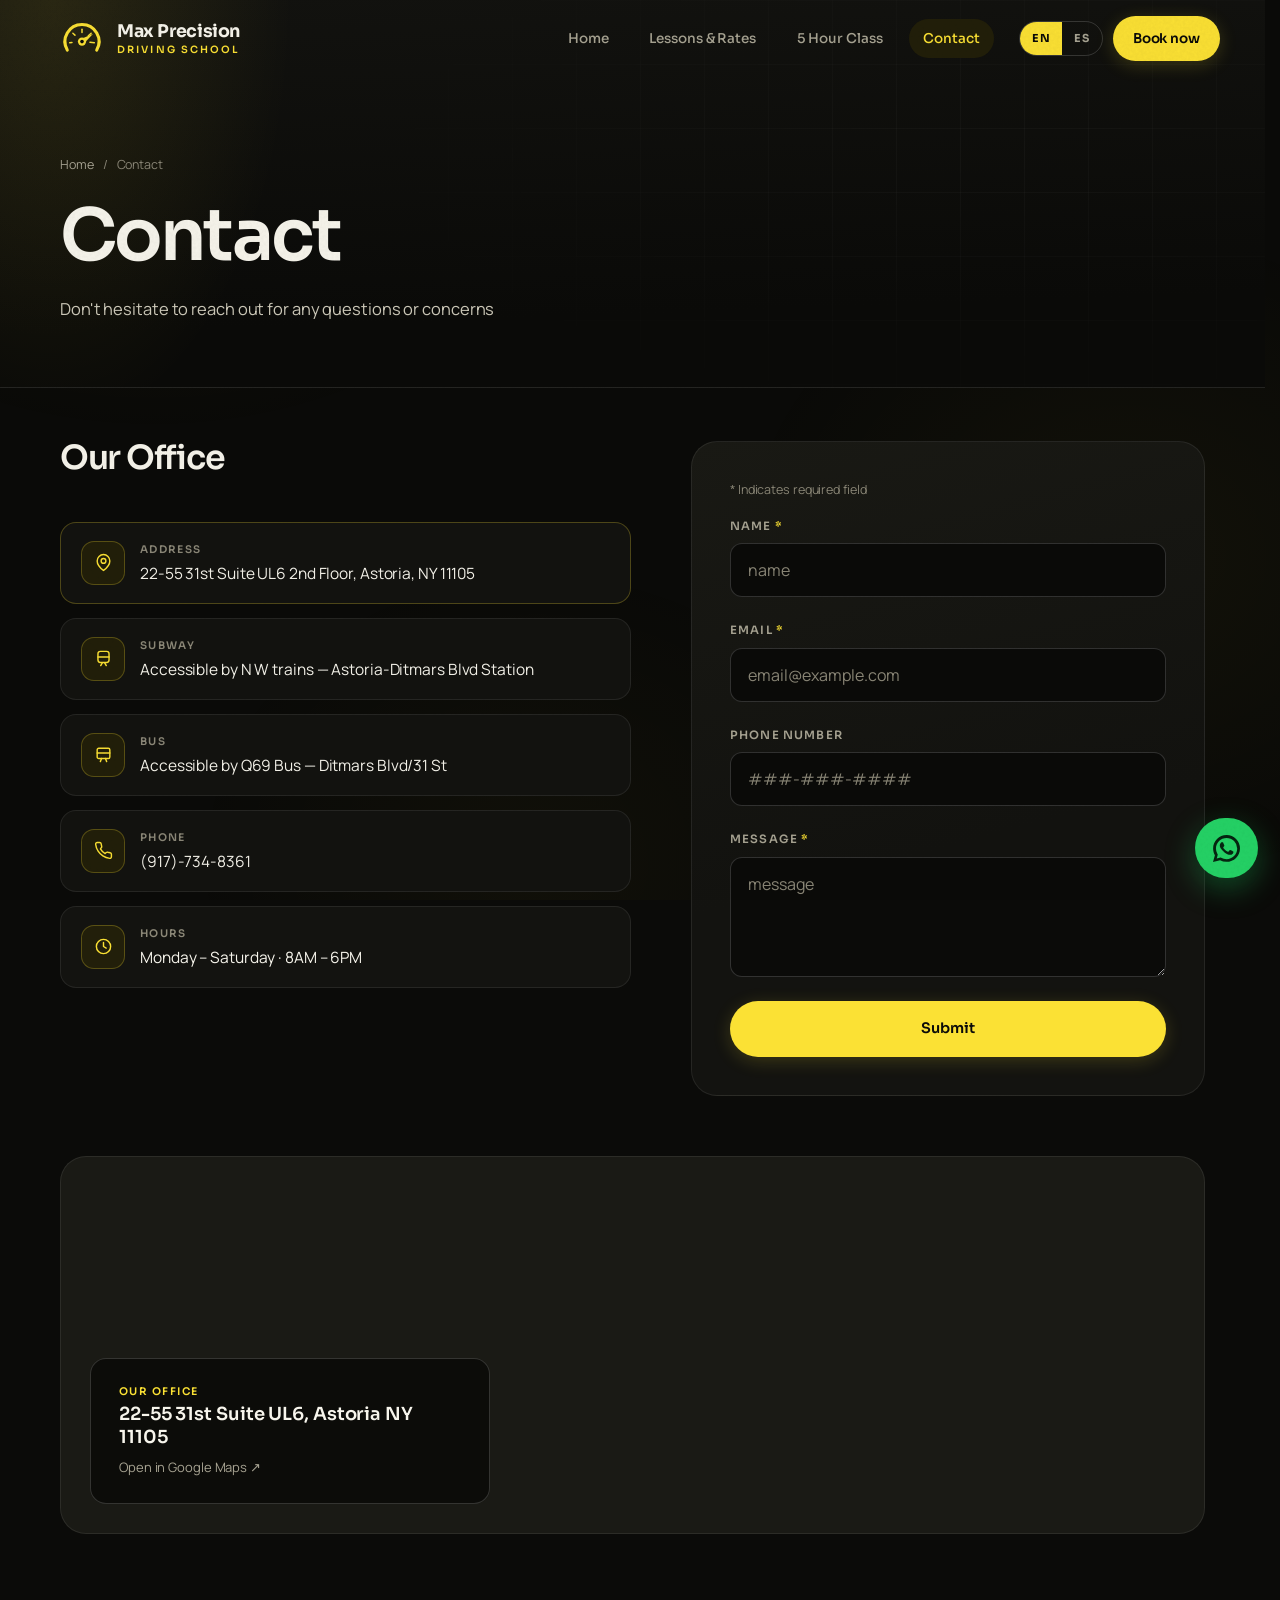
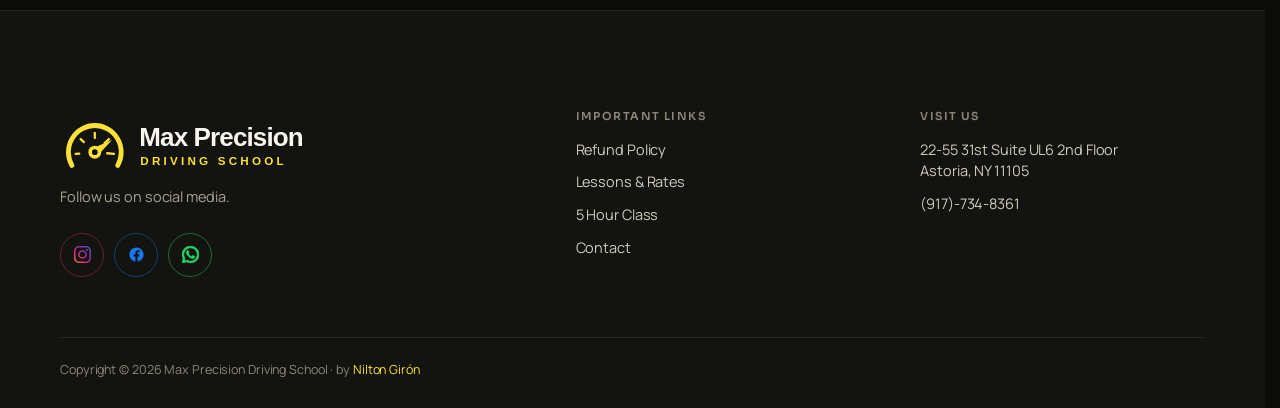
==== commit 20e2a198: "Cinco ajustes pedidos por el cliente - Pie: "Follow us on social media." y "by Nilton Girón" en el c" ====
--- a/contact.html
+++ b/contact.html
@@ -120,8 +120,8 @@
   <div class="ft-top">
     <div class="ft-brand-col">
       <img class="ft-logo" src="assets/logo-lockup.svg" alt="Max Precision Driving School" width="900" height="220" loading="lazy">
-      <p data-en="Want to learn more?&lt;br&gt;Follow our social media accounts!"
-         data-es="¿Quieres saber más?&lt;br&gt;¡Síguenos en nuestras redes!">Want to learn more?<br>Follow our social media accounts!</p>
+      <p data-en="Follow us on social media."
+         data-es="Síguenos en nuestras redes.">Follow us on social media.</p>
       <div class="ft-soc">
         <a class="soc-ig" href="https://www.instagram.com/maxprecisiondrivingschool/" target="_blank" rel="noopener" aria-label="Instagram"><svg viewBox="0 0 24 24" aria-hidden="true"><path d="M12 2.16c3.2 0 3.58.01 4.85.07 1.17.05 1.8.25 2.23.41.56.22.96.48 1.38.9.42.42.68.82.9 1.38.16.42.36 1.06.41 2.23.06 1.27.07 1.65.07 4.85s-.01 3.58-.07 4.85c-.05 1.17-.25 1.8-.41 2.23-.22.56-.48.96-.9 1.38-.42.42-.82.68-1.38.9-.42.16-1.06.36-2.23.41-1.27.06-1.65.07-4.85.07s-3.58-.01-4.85-.07c-1.17-.05-1.8-.25-2.23-.41-.56-.22-.96-.48-1.38-.9-.42-.42-.68-.82-.9-1.38-.16-.42-.36-1.06-.41-2.23C2.17 15.58 2.16 15.2 2.16 12s.01-3.58.07-4.85c.05-1.17.25-1.8.41-2.23.22-.56.48-.96.9-1.38.42-.42.82-.68 1.38-.9.42-.16 1.06-.36 2.23-.41C8.42 2.17 8.8 2.16 12 2.16M12 0C8.74 0 8.33.01 7.05.07 5.78.13 4.9.33 4.14.63c-.79.3-1.46.72-2.13 1.38C1.35 2.68.93 3.35.63 4.14.33 4.9.13 5.78.07 7.05.01 8.33 0 8.74 0 12s.01 3.67.07 4.95c.06 1.27.26 2.15.56 2.91.3.79.72 1.46 1.38 2.13.67.66 1.34 1.08 2.13 1.38.76.3 1.64.5 2.91.56C8.33 23.99 8.74 24 12 24s3.67-.01 4.95-.07c1.27-.06 2.15-.26 2.91-.56.79-.3 1.46-.72 2.13-1.38.66-.67 1.08-1.34 1.38-2.13.3-.76.5-1.64.56-2.91.06-1.28.07-1.69.07-4.95s-.01-3.67-.07-4.95c-.06-1.27-.26-2.15-.56-2.91-.3-.79-.72-1.46-1.38-2.13C21.32 1.35 20.65.93 19.86.63c-.76-.3-1.64-.5-2.91-.56C15.67.01 15.26 0 12 0zm0 5.84a6.16 6.16 0 100 12.32 6.16 6.16 0 000-12.32zM12 16a4 4 0 110-8 4 4 0 010 8zm7.85-10.4a1.44 1.44 0 11-2.88 0 1.44 1.44 0 012.88 0z"/></svg></a>
         <a class="soc-fb" href="https://www.facebook.com/profile.php?id=61585295096633&amp;sk=about" target="_blank" rel="noopener" aria-label="Facebook"><svg viewBox="0 0 24 24" aria-hidden="true"><path d="M22 12.06C22 6.5 17.52 2 12 2S2 6.5 2 12.06c0 5 3.66 9.15 8.44 9.94v-7.03H7.9v-2.91h2.54V9.85c0-2.52 1.5-3.91 3.77-3.91 1.09 0 2.24.2 2.24.2v2.46h-1.26c-1.24 0-1.63.78-1.63 1.57v1.89h2.78l-.45 2.91h-2.33V22c4.78-.79 8.44-4.94 8.44-9.94Z"/></svg></a>
@@ -145,7 +145,7 @@
       </ul>
     </div>
   </div>
-  <div class="ft-bot">Copyright © <span data-yr>2026</span> Max Precision Driving School · <span class="ft-by">Nilton Girón</span></div>
+  <div class="ft-bot">Copyright © <span data-yr>2026</span> Max Precision Driving School · by <span class="ft-by">Nilton Girón</span></div>
 </div></footer>
 
 <a class="wa-float" href="https://wa.me/19177348361?text=Hi%2C%20I%20saw%20your%20website%20and%20I%27d%20like%20to%20book%20driving%20lessons." target="_blank" rel="noopener" aria-label="WhatsApp">
--- a/assets/site.css
+++ b/assets/site.css
@@ -1039,3 +1039,20 @@
   .pr-row{padding-inline:16px}
   .pr-amt,.pr-dur{font-size:18px}
 }
+
+/* ── aviso de Zoom en la página del curso de 5 horas ────────────────────── */
+.zoom-band{padding-block:clamp(20px,2.4vw,30px);border-bottom:1px solid var(--line);background:var(--l1)}
+.zoom-band .wrap{
+  display:flex;flex-wrap:wrap;align-items:center;justify-content:space-between;gap:var(--s3);
+}
+.zoom-msg{
+  position:relative;min-width:0;padding-left:34px;
+  font-family:var(--disp);font-size:clamp(15px,1.5vw,18px);font-weight:600;line-height:1.4;
+  color:var(--ink);max-width:70ch;
+}
+.zoom-msg::before{
+  content:"";position:absolute;left:0;top:.34em;width:20px;height:14px;border-radius:4px;
+  background:var(--acc);
+  /* silueta de cámara: el mismo gesto del icono de Zoom, sin usar su marca */
+  clip-path:polygon(0 0,68% 0,68% 34%,100% 12%,100% 88%,68% 66%,68% 100%,0 100%);
+}
